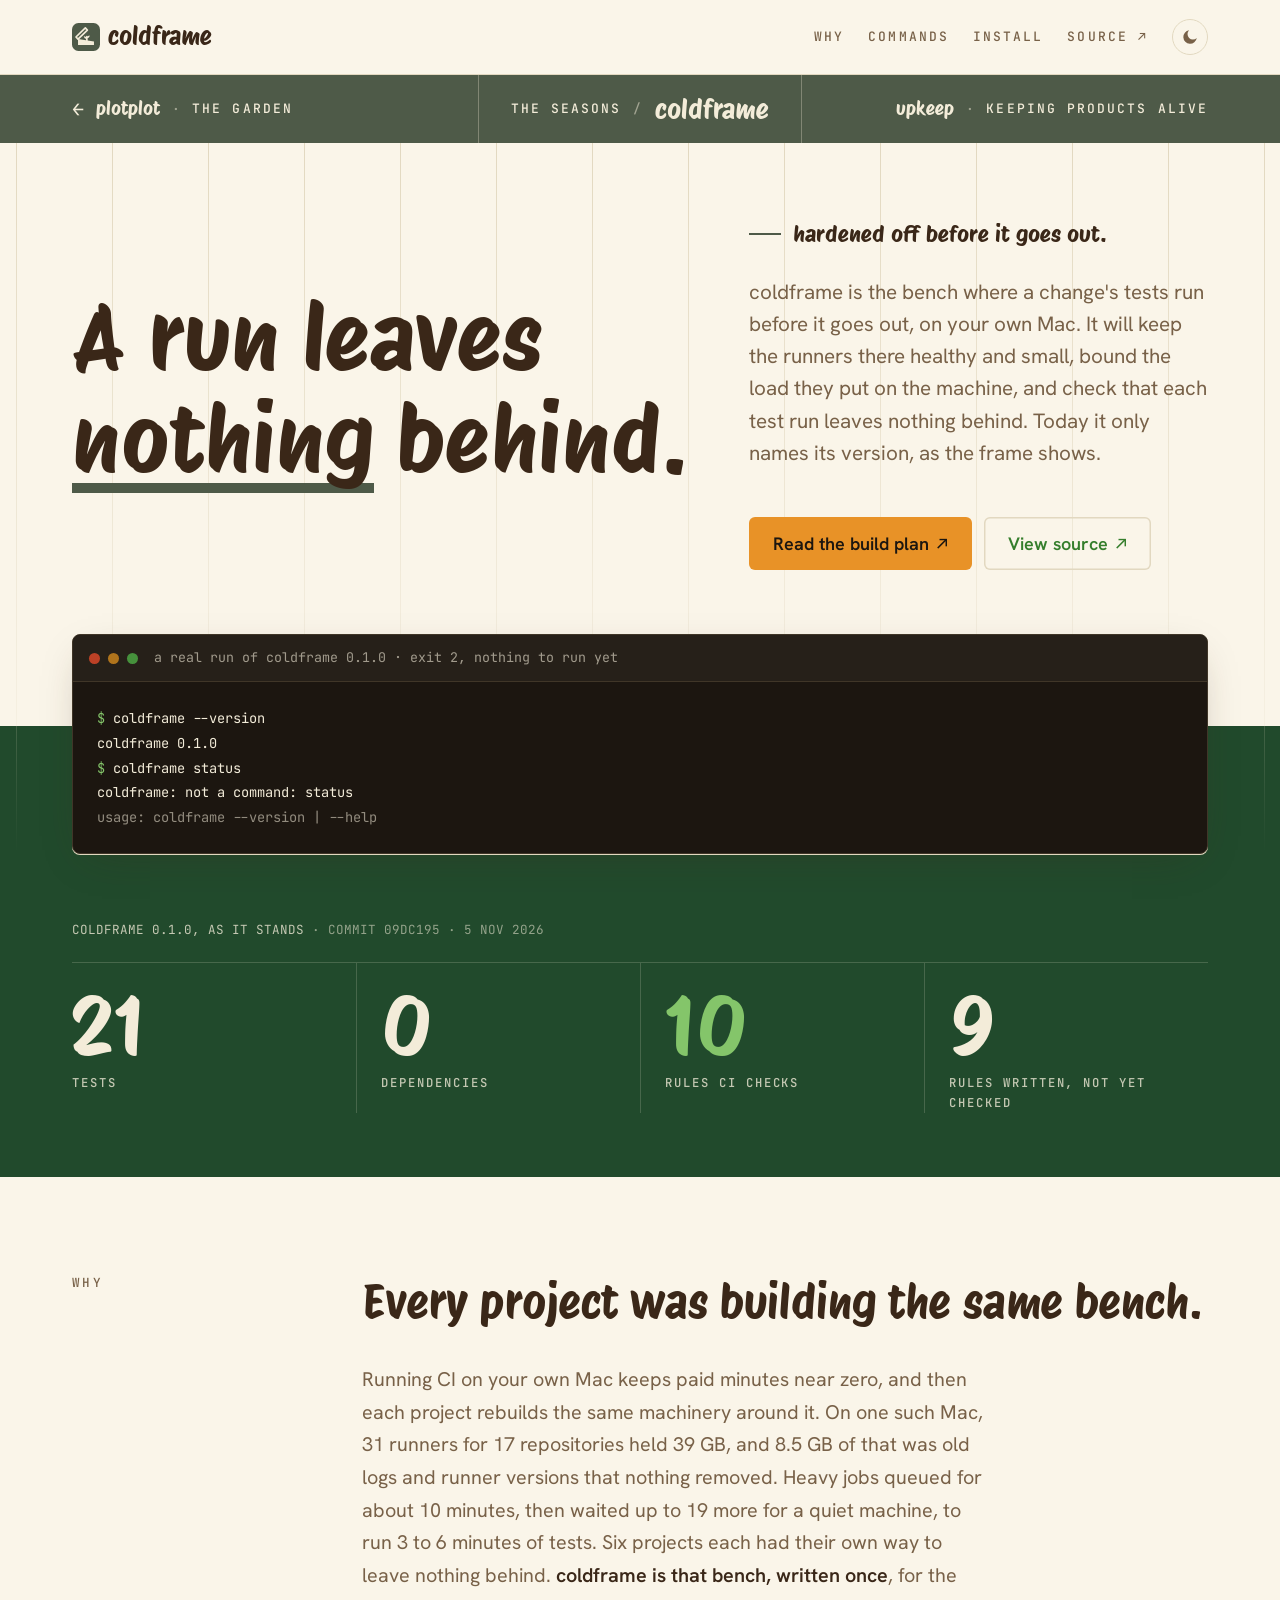
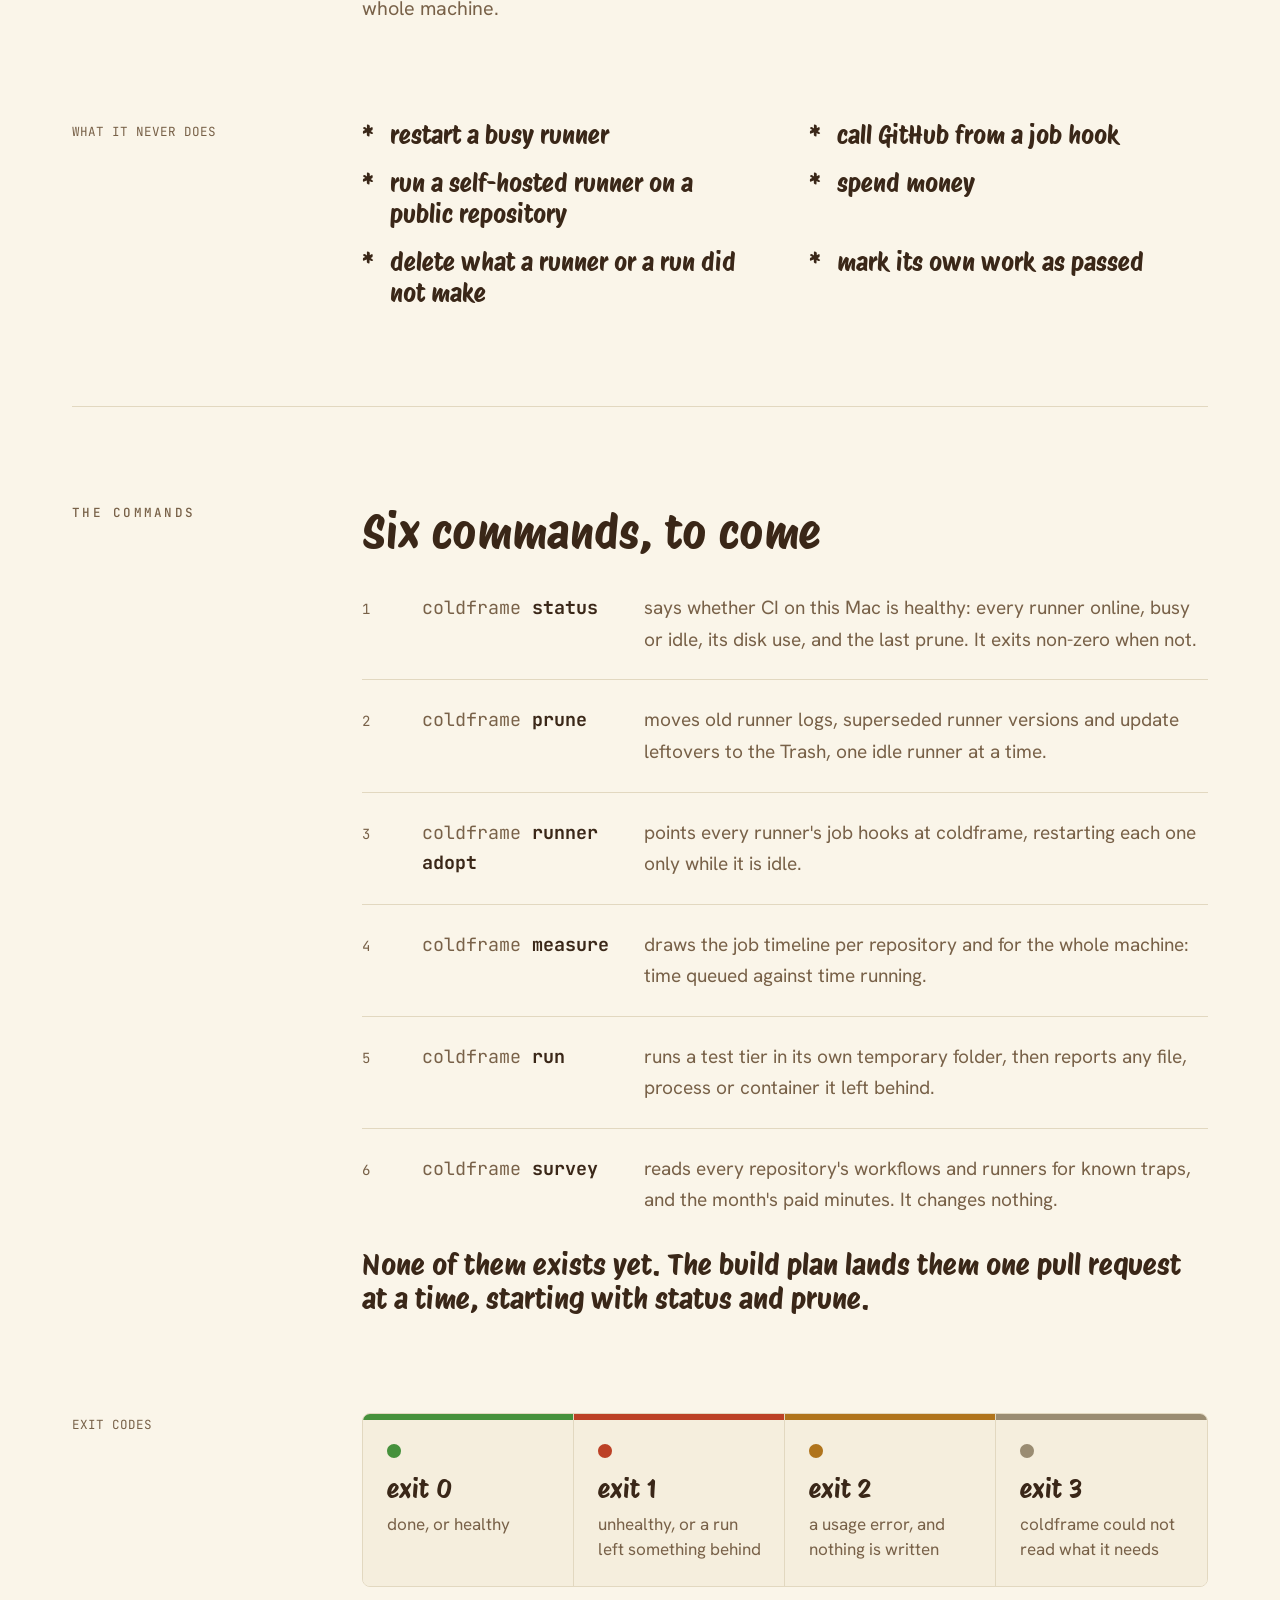
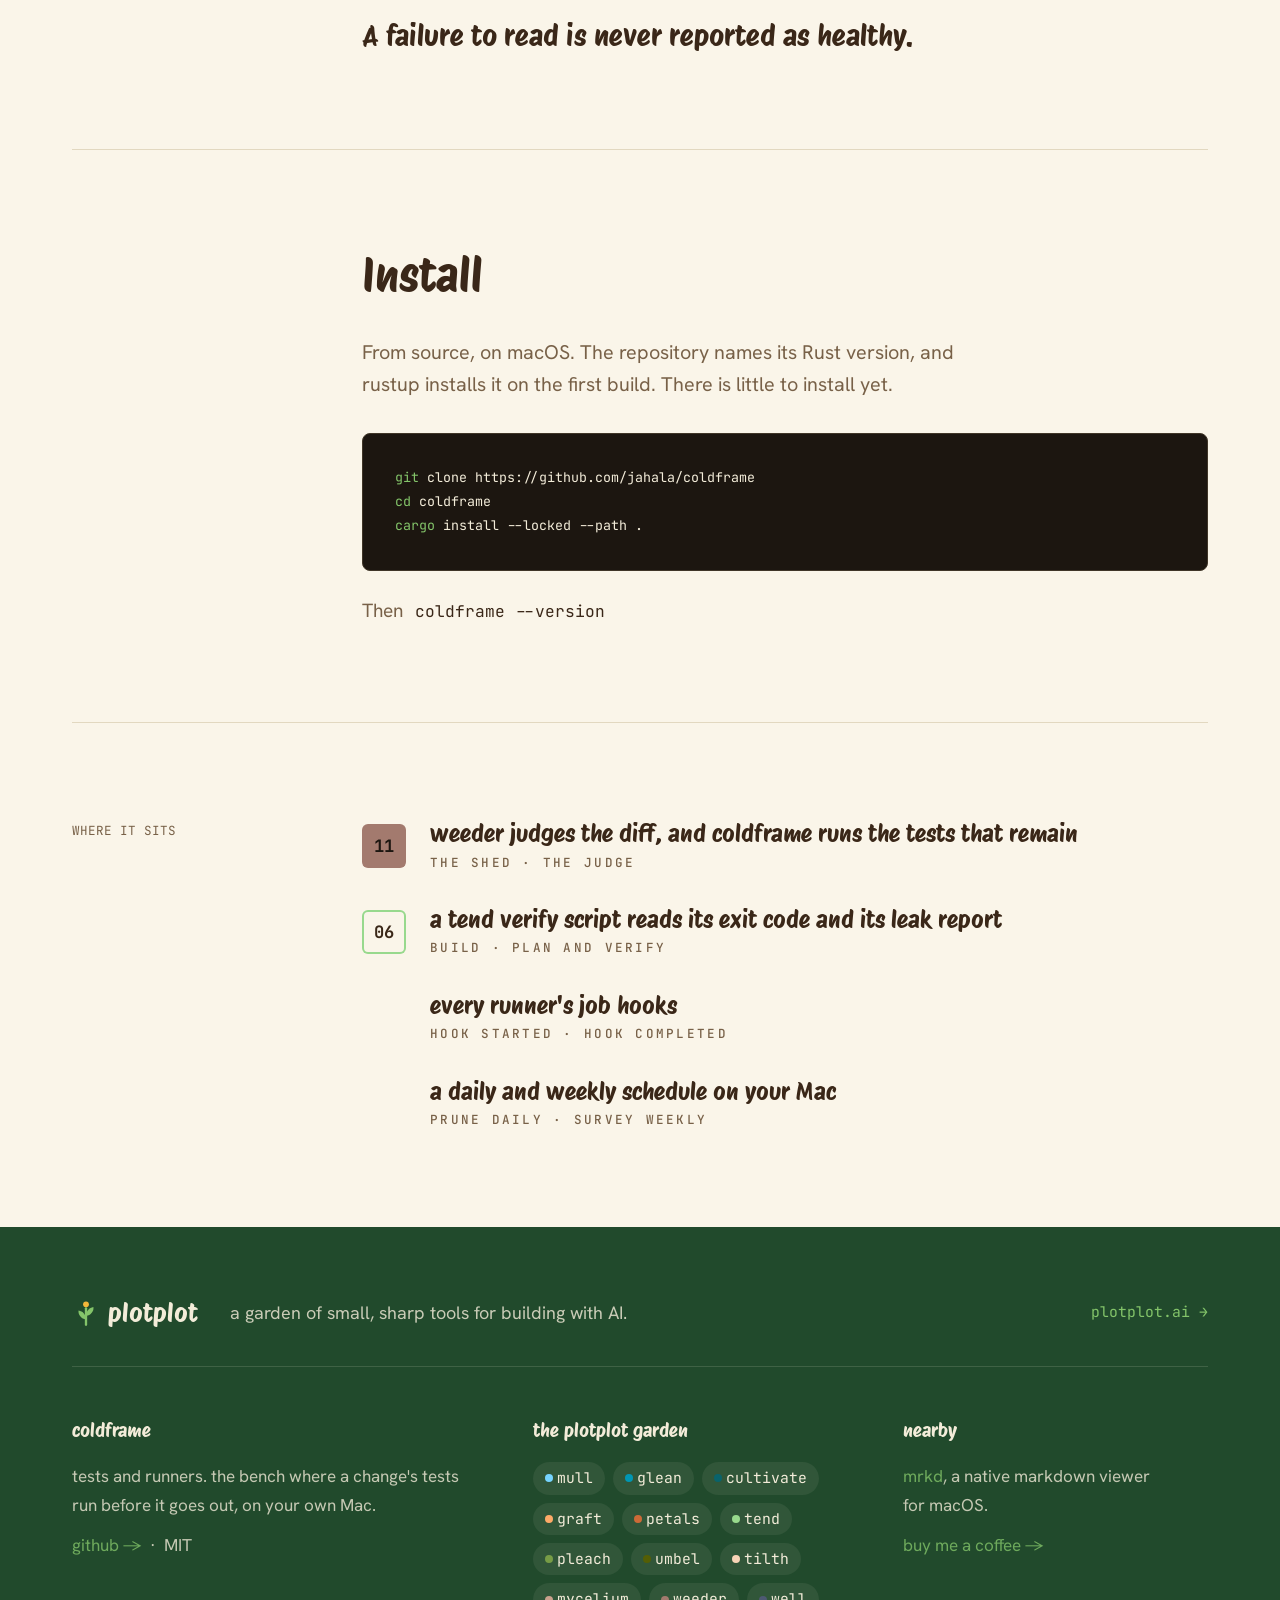
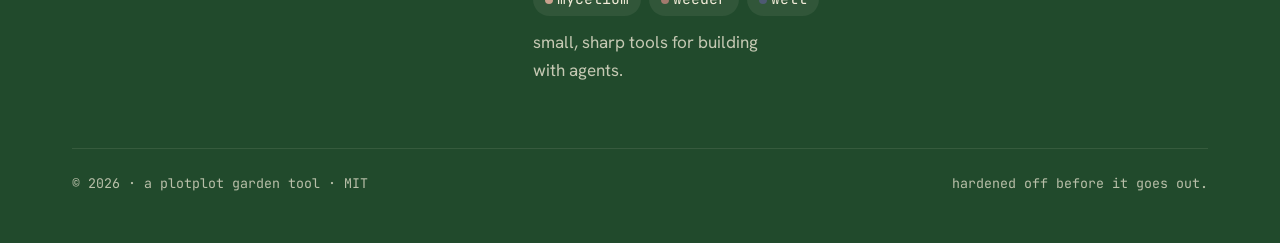
==== index.html @ e4ef0e0e "Make the page plainer, as plotplot-design asked plotplot-design reviewed the page in light and dark " ====
<!doctype html>
<!--
  coldframe's project page. Copied from jahala/plotplot .brand/reference/product.html at v1.10.0;
  only its swap spots differ, plus the live word's bloom underline, as on tend's page.
  tests/page.rs holds the hero run, the proof band, the fonts and the links to the truth;
  petals' check holds the colours and the voice (docs/engineering.md, "The project page").
-->
<html lang="en">
<head>
<meta charset="utf-8">
<meta name="viewport" content="width=device-width, initial-scale=1">
<title>coldframe · tests and runners · a plotplot garden tool</title>
<meta name="description" content="coldframe is the bench where a change's tests run before it goes out, on your own Mac: the runners there, the load they put on it, and test runs that leave nothing behind.">
<link rel="icon" href=".brand/products/coldframe/assets/coldframe-mark.svg"><!-- swap: the bed's own mark -->
<link rel="preconnect" href="https://fonts.googleapis.com">
<link rel="preconnect" href="https://fonts.gstatic.com" crossorigin>
<link href="https://fonts.googleapis.com/css2?family=Protest+Riot&family=Hanken+Grotesk:wght@400..800&family=JetBrains+Mono:wght@400;500;700&display=swap" rel="stylesheet">
<script>(function(){var r=document.documentElement;r.classList.add('js');var s=localStorage.getItem('pp-theme');if(s)r.setAttribute('data-theme',s);else if(window.matchMedia&&matchMedia('(prefers-color-scheme: dark)').matches)r.setAttribute('data-theme','dark');})();</script>
<style>
  /* ── tokens and theme ── */
  :root{
    /* color: shared family palette */
    --pp-primary:#357E2C; --pp-primary-deep:#2C6B2A; --pp-leaf:#4A9E3F; --pp-forest:#214A2C;
    --pp-accent:#E89227; --pp-marigold:#F4B63A; --pp-amber-ink:#A86518;
    --pp-text:#3A2718; --pp-text-soft:#786148;
    --pp-bg:#FAF5E9; --pp-bg-band:#F2EAD6; --pp-bg-artifact:#FCFAF2; --pp-surface:#F5EEDD; --pp-border:#E2D8C0;
    /* semantic */
    --pp-healthy:#46913C; --pp-caution:#B0741C; --pp-error:#BC4126; --pp-info:#3F7186; --pp-muted:#9A8C72;
    /* product blooms */
    --pp-mull:#76D4FF; --pp-glean:#0096B3; --pp-cultivate:#09636B; --pp-graft:#FEAA68; --pp-petals:#CC6A37;
    --pp-tend:#98D98D; --pp-pleach:#779C46; --pp-umbel:#545E05; --pp-tilth:#F7D4B7; --pp-mycelium:#C9A18D; --pp-weeder:#A37A6E; --pp-well:#4D5972; --pp-coldframe:#4E5A48;
    /* soil-night terminal (fixed in both themes) */
    --pp-term-bg:#1C1610; --pp-term-surface:#262019; --pp-term-border:#403628;
    --pp-term-green:#84C56A; --pp-term-sun:#F2A93B; --pp-term-text:#F3ECD9;
    /* type */
    --pp-font-heading:'Protest Riot',Georgia,serif;
    --pp-font-body:'Hanken Grotesk',system-ui,sans-serif;
    --pp-font-code:'JetBrains Mono',monospace;
    /* space */
    --pp-space-4xs:4px; --pp-space-3xs:8px; --pp-space-2xs:12px; --pp-space-xs:16px;
    --pp-space-sm:24px; --pp-space-md:32px; --pp-space-lg:48px; --pp-space-xl:64px;
    --pp-space-2xl:96px; --pp-space-3xl:128px;
    --pp-container-max:1200px; --pp-gutter:32px;
    /* radius */
    --pp-radius-xs:3px; --pp-radius-sm:6px; --pp-radius-md:8px; --pp-radius-lg:10px;
    --pp-radius-xl:12px; --pp-radius-full:999px;
    /* shadow: ink-tinted */
    --pp-shadow-rest:0 1px 0 #E2D8C0, 0 12px 40px -16px rgba(58,39,24,0.35);
    --pp-shadow-lift:0 2px 4px rgba(58,39,24,0.05), 0 14px 32px rgba(58,39,24,0.08);
    /* motion */
    --pp-ease-petal:cubic-bezier(0.22,1,0.36,1);

    /* allotment layer: aliases of palette tokens, no new values */
    --sign-dark:var(--pp-term-bg);
    --sign-light:var(--pp-term-text);

    /* swap: the bed. its bloom, its bloom as a word (the bloom's ink where it has one, else --pp-text with
       a bloom underline on the live word), and the sign ink that reads on the bloom (Product Accents) */
    --bed:var(--pp-coldframe); --bed-word:var(--pp-text); --bed-on:var(--sign-light);
  }
  [data-theme="dark"]{
    --pp-primary:#84C56A; --pp-accent:#F2A93B; --pp-leaf:#9FD08A;
    --pp-text:#F3ECD9; --pp-text-soft:#C9BBA0;
    --pp-bg:#1C1610; --pp-bg-band:#211A12; --pp-surface:#262019; --pp-border:#403628;
    --pp-cultivate:#1E6F77; --pp-umbel:#5F6A18; --pp-well:#58647E; --pp-coldframe:#5A6853;
    --pp-shadow-rest:0 1px 0 #403628, 0 12px 40px -16px rgba(8,6,4,0.6);
    --pp-shadow-lift:0 2px 4px rgba(8,6,4,0.3), 0 14px 32px rgba(8,6,4,0.45);
  }

  /* ── base type (shared with the landing page) ── */
  *{box-sizing:border-box}
  html{font-size:18px;scroll-behavior:smooth}
  body{margin:0;background:var(--pp-bg);color:var(--pp-text);
    font-family:var(--pp-font-body);font-size:1.0625rem;line-height:1.65;
    -webkit-font-smoothing:antialiased;transition:background .4s var(--pp-ease-petal),color .4s var(--pp-ease-petal)}
  .wrap{max-width:var(--pp-container-max);margin:0 auto;padding:0 var(--pp-gutter)}
  .g12{display:grid;grid-template-columns:repeat(12,minmax(0,1fr));column-gap:var(--pp-space-sm)}
  .margin{grid-column:1 / span 3}
  .content{grid-column:4 / -1}
  h1,h2,h4{font-family:var(--pp-font-heading);margin:0;font-weight:520;text-wrap:balance}
  h2{font-size:clamp(2.2rem,3.6vw,3rem);line-height:1.05;letter-spacing:-.015em}
  p{margin:0;text-wrap:pretty}
  a{color:var(--pp-primary);text-decoration:none}
  code{font-family:var(--pp-font-code);color:var(--pp-text)}
  :focus-visible{outline:2px solid var(--pp-primary);outline-offset:3px;border-radius:var(--pp-radius-xs)}
  .label{font-family:var(--pp-font-code);font-size:.7rem;font-weight:500;text-transform:uppercase;
    letter-spacing:.18em;color:var(--pp-text-soft)}
  h2.label{line-height:1.65;padding-top:var(--pp-space-4xs)}
  .lede{font-size:1.15rem;line-height:1.55;color:var(--pp-text-soft)}
  .arrow{font-family:var(--pp-font-code);font-weight:500}
  /* the pictogram sprite's one stroke */
  .glyph{fill:none;stroke:currentColor;stroke-width:1.75;stroke-linecap:round;stroke-linejoin:round}

  /* ── buttons: one coloured, one ghost ── */
  .cta{display:flex;align-items:center;flex-wrap:wrap;gap:var(--pp-space-2xs);margin-top:var(--pp-space-lg)}
  .btn{font-weight:600;font-size:1rem;border-radius:var(--pp-radius-sm);
    padding:var(--pp-space-2xs) var(--pp-space-sm);display:inline-flex;align-items:center;gap:var(--pp-space-3xs);
    transition:transform .18s ease-out,background .18s ease-out,box-shadow .18s ease-out}
  .btn.sun{background:var(--pp-accent);color:var(--pp-term-bg)}
  .btn.sun:hover{transform:translateY(-1px);box-shadow:var(--pp-shadow-lift)}
  .btn.ghost{box-shadow:inset 0 0 0 1.5px var(--pp-border)}
  .btn.ghost:hover{box-shadow:inset 0 0 0 1.5px var(--pp-primary);transform:translateY(-1px)}
  .btn:active{transform:translateY(1px)}

  /* ── header and inchworm ── */
  .site{position:sticky;top:0;z-index:10;background:color-mix(in srgb,var(--pp-bg) 88%,transparent);
    backdrop-filter:blur(8px);border-bottom:1px solid var(--pp-border)}
  .site > .wrap{position:relative;z-index:1;display:flex;align-items:center;justify-content:space-between;
    padding-top:var(--pp-space-xs);padding-bottom:var(--pp-space-xs)}
  .brand{display:inline-flex;align-items:center;gap:var(--pp-space-3xs);color:var(--pp-text)}
  .wordmark{font-family:var(--pp-font-heading);font-weight:600;font-size:1.4rem;letter-spacing:-.01em}
  .wmark{width:28px;height:28px;flex:none}
  .w-tile{fill:var(--bed)}
  .w-ink{stroke:var(--bed-on)}
  .w-ink-fill{fill:var(--bed-on)}
  .nav{display:flex;align-items:center;gap:var(--pp-space-sm)}
  .nav a{font-family:var(--pp-font-code);font-size:.72rem;font-weight:500;text-transform:uppercase;
    letter-spacing:.16em;color:var(--pp-text-soft);transition:color .18s ease-out}
  .nav a:hover{color:var(--pp-primary)}
  .toggle{background:transparent;border:1px solid var(--pp-border);border-radius:var(--pp-radius-full);
    width:36px;height:36px;display:inline-flex;align-items:center;justify-content:center;
    color:var(--pp-text-soft);cursor:pointer;transition:color .18s ease-out,border-color .18s ease-out}
  .toggle:hover{color:var(--pp-primary);border-color:var(--pp-primary)}
  .toggle svg{width:18px;height:18px}
  /* inchworm: walks the header's bottom line (ground = container y 40); body and head from the family green */
  .inchworm{position:absolute;left:0;right:0;bottom:-4px;height:44px;overflow:hidden;pointer-events:none;z-index:0}
  .inchworm svg{position:absolute;inset:0;width:100%;height:100%;overflow:visible}
  .iw-body{stroke:var(--pp-primary);stroke-width:5;stroke-linecap:round;stroke-linejoin:round}
  .iw-rings{stroke:var(--pp-forest);stroke-width:5;stroke-dasharray:1 3.5;opacity:.35}
  .iw-head{fill:var(--pp-primary)}
  .iw-eye{fill:var(--pp-bg)}

  /* ── direction sign: back to the garden, this bed, the next bed ── */
  .waysign{background:var(--bed);color:var(--bed-on)}
  .waysign .wrap{display:grid;grid-template-columns:1fr auto 1fr;align-items:stretch}
  .waysign :focus-visible{outline-color:var(--bed-on)}
  .way{display:flex;align-items:center;gap:var(--pp-space-2xs);padding:var(--pp-space-2xs) 0;
    font-family:var(--pp-font-code);font-size:.72rem;font-weight:500;letter-spacing:.16em;text-transform:uppercase;color:var(--bed-on)}
  a.way{transition:gap .2s ease-out}
  a.way:hover{gap:var(--pp-space-xs)}
  .way .big{font-size:1.1rem;letter-spacing:0}
  .way.here{padding:var(--pp-space-2xs) var(--pp-space-md);border-left:1px solid color-mix(in srgb,var(--bed-on) 30%,transparent);border-right:1px solid color-mix(in srgb,var(--bed-on) 30%,transparent)}
  .way.next{justify-content:flex-end}
  .way .sep{opacity:.5}
  .w-plate{height:30px;min-width:30px;border-radius:var(--pp-radius-sm);border:1.5px solid var(--bed-on);display:inline-flex;align-items:center;justify-content:center;font-weight:700;letter-spacing:0;padding:0 var(--pp-space-4xs)}
  .pn{font-family:var(--pp-font-heading);font-weight:600;font-size:1.05rem;letter-spacing:0;text-transform:none}
  .big-pn{font-size:1.5rem;font-style:italic;font-variation-settings:"SOFT" 100,"WONK" 1}

  /* ── hero: title beside the pitch, then the product frame ── */
  .hero{position:relative;z-index:2}
  .hero .wrap{position:relative}
  /* guide lines: one even 96px rhythm across the full width, centred, fading from the top down to nothing */
  .hero::before{content:"";position:absolute;inset:0;z-index:0;pointer-events:none;
    background-image:linear-gradient(to right,var(--pp-border) 0 1px,transparent 1px);
    background-size:96px 100%;background-position:center top;background-repeat:repeat-x;
    -webkit-mask-image:linear-gradient(to bottom,var(--pp-text),transparent);
    mask-image:linear-gradient(to bottom,var(--pp-text),transparent)}
  .hero-grid{position:relative;z-index:1;padding-top:var(--pp-space-xl);padding-bottom:0;row-gap:var(--pp-space-xl);align-items:start}
  .hero-title{grid-column:1 / span 7;align-self:center}
  .hero h1{font-size:clamp(3.4rem,7.2vw,6.4rem);line-height:.95;font-weight:640;letter-spacing:-.02em;
    font-variation-settings:"SOFT" 20}
  .hero h1 em{font-weight:560;color:var(--bed-word);text-decoration:underline;text-decoration-color:var(--bed);text-decoration-thickness:.11em;text-underline-offset:.12em;text-decoration-skip-ink:none;font-variation-settings:"SOFT" 100,"WONK" 1}
  .hero-copy{grid-column:8 / span 5;align-self:start;padding-top:var(--pp-space-3xs)}
  .sig{font-family:var(--pp-font-heading);font-style:italic;font-size:1.25rem;margin-bottom:var(--pp-space-sm);
    display:flex;align-items:center;gap:var(--pp-space-2xs)}
  .sig::before{content:"";width:32px;height:2px;background:var(--bed);flex:none}
  /* the terminal: soil-night, fixed in both themes */
  .hero-term{grid-column:1 / -1}
  .term{background:var(--pp-term-bg);border:1px solid var(--pp-term-border);border-radius:var(--pp-radius-md);overflow:hidden}
  .hero-term .term{color:var(--pp-term-text);box-shadow:var(--pp-shadow-rest);font-family:var(--pp-font-code)}
  .term-bar{display:flex;align-items:center;gap:var(--pp-space-3xs);
    padding:var(--pp-space-2xs) var(--pp-space-xs);background:var(--pp-term-surface);border-bottom:1px solid var(--pp-term-border)}
  .tdot{width:11px;height:11px;border-radius:var(--pp-radius-full)}
  .tdot.e{background:var(--pp-error)}
  .tdot.c{background:var(--pp-caution)}
  .tdot.k{background:var(--pp-healthy)}
  .term-title{margin-left:var(--pp-space-3xs);font-size:.74rem;opacity:.6}
  .term pre{margin:0;padding:var(--pp-space-md);font-family:var(--pp-font-code);font-size:.74rem;line-height:1.8;
    white-space:pre-wrap;color:var(--pp-term-text);overflow-x:auto}
  .hero-term pre{padding:var(--pp-space-sm);font-size:.76rem}
  .t-prompt{color:var(--pp-term-green)}
  .t-path{color:var(--pp-term-sun)}
  .t-dim{opacity:.55}
  .t-err{color:var(--pp-term-text);background:var(--pp-error);padding:0 var(--pp-space-4xs);border-radius:var(--pp-radius-xs);font-weight:700}
  .t-rule{color:var(--pp-term-sun);font-weight:700}
  .caption{display:flex;align-items:center;gap:var(--pp-space-3xs);margin-top:var(--pp-space-2xs);
    font-family:var(--pp-font-code);font-size:.74rem;letter-spacing:.06em;color:var(--pp-text-soft)}
  .caption b{color:var(--pp-text)}
  .ldot{width:10px;height:10px;border-radius:var(--pp-radius-full);flex:none}
  .ldot.err{background:var(--pp-error)}

  /* ── sections: label in the margin, content on the right ── */
  .sec{padding-top:var(--pp-space-2xl);padding-bottom:var(--pp-space-2xl);border-top:1px solid var(--pp-border);row-gap:var(--pp-space-md)}
  .sec.tight{border-top:0;padding-top:0}
  .content > h2{margin-bottom:var(--pp-space-md)}
  .body{font-size:1.1rem;color:var(--pp-text-soft);max-width:58ch}
  .body strong{color:var(--pp-text);font-weight:600}
  /* status dots: umbrella colours, never bramble */
  .dot{width:9px;height:9px;border-radius:var(--pp-radius-full);flex:none;display:inline-block}
  .dot.ok{background:var(--pp-healthy)}
  .dot.err{background:var(--pp-error)}
  .dot.cau{background:var(--pp-caution)}

  /* what it refuses */
  .refuses{list-style:none;margin:0;padding:0;display:grid;grid-template-columns:repeat(2,minmax(0,1fr));gap:var(--pp-space-xs) var(--pp-space-lg)}
  .refuses li{font-family:var(--pp-font-heading);font-size:1.4rem;line-height:1.25}
  .refuses li{position:relative;padding-left:1.1em}
  .refuses li::before{content:"*";position:absolute;left:0;top:.08em;font-family:var(--pp-font-heading);color:var(--bed-word)}

  /* faces */
  .faces{list-style:none;margin:0;padding:0}
  .face{display:grid;grid-template-columns:2rem minmax(0,11rem) minmax(0,1fr);column-gap:var(--pp-space-sm);align-items:baseline;
    padding-top:var(--pp-space-sm);padding-bottom:var(--pp-space-sm);border-bottom:1px solid var(--pp-border)}
  .face:first-child{padding-top:0}
  .face:last-child{border-bottom:0;padding-bottom:0}
  .face .n{font-family:var(--pp-font-code);font-size:.78rem;color:var(--pp-text-soft)}
  .face .cmd{font-family:var(--pp-font-code);font-weight:700;font-size:1.02rem}
  .face .cmd span{font-weight:400;color:var(--pp-text-soft)}
  .face .what{color:var(--pp-text-soft);max-width:52ch}

  /* proof band: forest under the frame's lower edge, the map's own numbers as sign numerals */
  .proofband{position:relative;z-index:1;background:var(--pp-forest);color:var(--pp-term-text);
    margin-top:calc(-1 * var(--pp-space-3xl));padding-top:calc(var(--pp-space-3xl) + var(--pp-space-xl));padding-bottom:var(--pp-space-xl)}
  .proofband .label{color:var(--pp-term-text);opacity:.78}
  .pb-at{opacity:.7}
  .figures{display:grid;grid-template-columns:repeat(4,minmax(0,1fr));margin:var(--pp-space-sm) 0 0;border-top:1px solid rgba(243,236,217,.18)}
  .figures div{display:flex;flex-direction:column-reverse;justify-content:flex-end;gap:var(--pp-space-3xs);
    padding:var(--pp-space-sm) var(--pp-space-sm) 0;border-left:1px solid rgba(243,236,217,.18)}
  .figures div:first-child{border-left:0;padding-left:0}
  .figures dd{margin:0;font-family:var(--pp-font-heading);font-weight:600;font-size:clamp(3rem,6.4vw,5.4rem);line-height:.95;
    letter-spacing:-.02em;font-variant-numeric:lining-nums tabular-nums}
  .figures div:nth-child(3) dd{color:var(--pp-term-green)}
  .figures dt{font-family:var(--pp-font-code);font-size:.68rem;font-weight:500;text-transform:uppercase;letter-spacing:.16em;opacity:.78}

  .sec.first{border-top:0}

  /* signs: a row of tiles, hairline seams */
  .signs{list-style:none;margin:0;padding:0;display:grid;grid-template-columns:repeat(4,minmax(0,1fr));
    border:1px solid var(--pp-border);border-radius:var(--pp-radius-md);overflow:hidden}
  .signs li{background:var(--pp-surface);outline:1px solid var(--pp-border);padding:var(--pp-space-sm);display:flex;flex-direction:column;gap:var(--pp-space-3xs)}
  .signs b{font-family:var(--pp-font-heading);font-weight:560;font-size:1.45rem;line-height:1.15}
  .signs li > span:last-child{color:var(--pp-text-soft);font-size:.95rem;line-height:1.45}
  .sg-n{display:inline-flex;align-items:center;justify-content:center;width:30px;height:30px;border-radius:var(--pp-radius-sm);
    background:var(--bed);color:var(--bed-on);font-family:var(--pp-font-code);font-weight:700;font-size:.82rem;margin-bottom:var(--pp-space-3xs)}
  .signs.three{grid-template-columns:repeat(3,minmax(0,1fr))}
  .states li{border-top:6px solid var(--st)}
  .st-dot{width:14px;height:14px;border-radius:var(--pp-radius-full);background:var(--st);margin-bottom:var(--pp-space-3xs)}
  .st-done{--st:var(--pp-healthy)} .st-fail{--st:var(--pp-error)} .st-needs{--st:var(--pp-caution)} .st-open{--st:var(--pp-muted)}

  .after{margin-top:var(--pp-space-md);font-family:var(--pp-font-heading);font-style:italic;font-size:1.6rem;line-height:1.2}

  /* allowances */
  .allow-list{list-style:none;margin:var(--pp-space-sm) 0 0;padding:0;display:grid;row-gap:var(--pp-space-3xs)}
  .allow-list li{display:grid;grid-template-columns:minmax(0,17rem) minmax(0,1fr);column-gap:var(--pp-space-sm);align-items:baseline}
  .allow-list code{font-size:.84rem}
  .allow-list span{font-size:.95rem;color:var(--pp-text-soft)}

  /* install */
  .install .term{margin-top:var(--pp-space-md)}
  .then{display:flex;flex-wrap:wrap;align-items:baseline;gap:var(--pp-space-2xs);margin-top:var(--pp-space-sm);color:var(--pp-text-soft)}
  .then code{font-size:.9rem}

  /* where it sits: entries in the index style */
  .sits{list-style:none;margin:0;padding:0;display:grid;row-gap:var(--pp-space-md)}
  .sit{display:grid;grid-template-columns:44px minmax(0,1fr);column-gap:var(--pp-space-sm);align-items:center;color:var(--pp-text)}
  .plate{width:44px;height:44px;border-radius:var(--pp-radius-sm);background:var(--bloom);
    display:flex;align-items:center;justify-content:center;font-family:var(--pp-font-code);font-weight:700;font-size:.95rem;color:var(--on)}
  .plate.soon{background:transparent;box-shadow:inset 0 0 0 2px var(--bloom);color:var(--pp-text)}
  .sit b{display:block;font-family:var(--pp-font-heading);font-weight:520;font-size:1.35rem;line-height:1.2;transition:color .18s ease-out}
  a.sit:hover b{color:var(--pp-primary)}
  .sit .label{display:block;margin-top:var(--pp-space-4xs)}

  /* ── footer: the garden footer, the family's shared surface (components.md) ── */
  .gf{background:var(--pp-forest);color:var(--pp-term-text)}
  .gf-wrap{max-width:var(--pp-container-max);margin:0 auto;padding:var(--pp-space-xl) var(--pp-gutter) var(--pp-space-lg)}
  .gf a{color:var(--pp-term-green)}
  .gf a:hover{color:var(--pp-term-text)}
  .gf h4{font-size:1.05rem;margin:0 0 var(--pp-space-xs)}
  .gf .wordmark{color:var(--pp-term-text)}
  .gf .mark{width:28px;height:28px;flex:none}
  .gf .m-stem{fill:none;stroke:var(--pp-term-green);stroke-width:2;stroke-linecap:round}
  .gf .m-leaf{fill:var(--pp-term-green)}
  .gf .m-bloom{fill:var(--pp-marigold)}
  .gf-plot{display:flex;flex-wrap:wrap;align-items:center;gap:var(--pp-space-2xs) var(--pp-space-md);
    padding-bottom:var(--pp-space-md);margin-bottom:var(--pp-space-lg);
    border-bottom:1px solid rgba(243,236,217,.14)}
  .gf-plotbrand{display:inline-flex;align-items:center;gap:var(--pp-space-3xs)}
  .gf-plotbrand .wordmark{font-size:1.45rem}
  .gf-plotline{flex:1;min-width:18ch;opacity:.8;font-size:1rem}
  .gf-plotlink{font-family:var(--pp-font-code);font-size:.82rem;white-space:nowrap}
  .gf-grid{display:grid;grid-template-columns:1.3fr 1fr 1fr;gap:var(--pp-space-xl)}
  .gf-soft{margin-top:var(--pp-space-2xs);opacity:.78;font-size:.95rem;max-width:42ch}
  .gf-garden{display:flex;flex-wrap:wrap;gap:var(--pp-space-3xs)}
  .gf-garden a,.gf-garden > span{display:inline-flex;align-items:center;gap:var(--pp-space-4xs);
    font-family:var(--pp-font-code);font-size:.82rem;color:var(--pp-term-text);
    padding:var(--pp-space-4xs) var(--pp-space-2xs);
    border-radius:var(--pp-radius-full);background:rgba(243,236,217,.07)}
  .gf-garden a:hover{background:rgba(243,236,217,.14)}
  .gf-garden a.is-current{background:color-mix(in srgb,var(--bloom) 18%,transparent)}
  .gf-dot{width:8px;height:8px;border-radius:var(--pp-radius-full);background:var(--bloom);flex:none}
  .gf-bottom{margin-top:var(--pp-space-xl);padding-top:var(--pp-space-sm);
    border-top:1px solid rgba(243,236,217,.14);display:flex;flex-wrap:wrap;
    gap:var(--pp-space-3xs);justify-content:space-between;
    font-family:var(--pp-font-code);font-size:.74rem;opacity:.72}
  .gf :focus-visible{outline-color:var(--pp-term-green)}

  /* ── motion: progressive enhancement, gated on .js ── */
  .js .rise{opacity:0;transform:translateY(20px);transition:opacity .9s var(--pp-ease-petal),transform .9s var(--pp-ease-petal)}
  .js .hero .rise{transform:translateY(30px);transition:opacity .8s var(--pp-ease-petal),transform .8s var(--pp-ease-petal)}
  .js .rise.in{opacity:1;transform:none}
  /* this bed blooms in on the map */
  @keyframes bloom{from{opacity:0;transform:scale(.6) rotate(-14deg)}to{opacity:1;transform:none}}
  @media (prefers-reduced-motion: reduce){
    html{scroll-behavior:auto}
    .js .rise{opacity:1!important;transform:none!important;transition:none!important}
      .inchworm{display:none}
  }

  /* ── breakpoints: the brand's two ── */
  @media (max-width:880px){
    html{font-size:17px}
    .margin,.content,.hero-title,.hero-copy,.hero-term{grid-column:1 / -1}
    .waysign .wrap{grid-template-columns:1fr 1fr}
    .way.here{grid-column:1 / -1;grid-row:1;padding-left:0;padding-right:0;
      border:0;border-bottom:1px solid color-mix(in srgb,var(--bed-on) 30%,transparent)}
    .sec{row-gap:var(--pp-space-sm)}
    .figures{grid-template-columns:repeat(2,minmax(0,1fr))}
    .figures div:nth-child(3){border-left:0;padding-left:0}
    .signs,.signs.three{grid-template-columns:1fr}
    .gf-grid{grid-template-columns:1fr;gap:var(--pp-space-lg)}
  }
  @media (max-width:520px){
    html{font-size:16px}
    .wrap,.gf-wrap{padding-left:var(--pp-space-xs);padding-right:var(--pp-space-xs)}
    .nav{gap:var(--pp-space-xs)}
    .nav .lbl,.way .sub{display:none}
    .way{letter-spacing:.1em}
      .term pre{padding:var(--pp-space-xs);font-size:.64rem;overflow-wrap:anywhere}
    .hero-term pre{font-size:.7rem}
    .refuses{grid-template-columns:1fr}
    .refuses li{font-size:1.25rem}
    .face{grid-template-columns:1.5rem minmax(0,1fr);row-gap:var(--pp-space-4xs)}
    .face .what{grid-column:2}
    .allow-list li{grid-template-columns:1fr}
  }
  /* Protest Riot has one weight and no italic, so every heading-face element uses it as drawn, never faked */
  html{font-synthesis:none}
  .hero h1,
  .big-pn,
  .figures dd,
  .hero h1 em,
  .lf-step,
  .pains b,
  .pn,
  .sig,
  .signs b,
  .sit b,
  .wordmark,
  h1,
  h2,
  h4{font-weight:400!important;font-style:normal!important;font-variation-settings:normal!important;letter-spacing:0!important}
  /* the script's loops need room between lines */
  .hero h1{line-height:1.1!important}
  h2{line-height:1.25!important}
</style>
</head>
<body id="top">

<!-- pictogram sprite: same stroke and grid as the landing page -->
<svg width="0" height="0" style="position:absolute" aria-hidden="true" focusable="false">
  <symbol id="g-no" viewBox="0 0 24 24"><g class="glyph"><circle cx="12" cy="12" r="8.5"/><path d="M6 6l12 12"/></g></symbol>
  <symbol id="g-map" viewBox="0 0 24 24"><g class="glyph"><path d="M3 6.5 9 4.5l6 2 6-2v13l-6 2-6-2-6 2z"/><path d="M9 4.5v13M15 6.5v13"/></g></symbol>
  <symbol id="g-gate" viewBox="0 0 24 24"><g class="glyph"><path d="M4 3v18M20 3v18M4 7.5h16M4 16.5h16M4 16.5 20 7.5"/></g></symbol>
  <symbol id="g-commit" viewBox="0 0 24 24"><g class="glyph"><circle cx="12" cy="12" r="3.5"/><path d="M2.5 12h6M15.5 12h6"/></g></symbol>
  <symbol id="g-pr" viewBox="0 0 24 24"><g class="glyph"><circle cx="6" cy="5" r="2.2"/><circle cx="6" cy="19" r="2.2"/><circle cx="18" cy="19" r="2.2"/><path d="M6 7.2v9.6M18 16.8V10a3 3 0 0 0-3-3h-4"/><path d="M13 4.5 10.5 7l2.5 2.5"/></g></symbol>
</svg>

<!-- swap: the bed's mark and wordmark in .brand, and its own section links in .nav -->
<!-- swap: the bed's tiled mark and wordmark in .brand, and its own section links in .nav -->
<header class="site">
  <div class="wrap">
    <a class="brand" href="#top" aria-label="coldframe home">
      <svg class="wmark" viewBox="0 0 24 24" aria-hidden="true">
        <rect class="w-tile" width="24" height="24" rx="5.5"/>
        <g transform="translate(3.36 3.36) scale(0.72)" fill="none" stroke-linecap="round" stroke-linejoin="round">
          <path class="w-ink-fill" d="M2.5 21.5 H21.5 V17.5 L2.5 14.5 Z"/>
          <path class="w-ink" stroke-width="2" d="M0.07 11.98 L11.22 1.22 L13.65 3.73 L2.50 14.50 Z"/>
          <path class="w-ink" stroke-width="2" d="M13 16.2 V11.6"/>
          <path class="w-ink-fill" d="M13 14.2 C11 14.2 9.6 13 9.5 11.1 C11.5 11.2 13 12.4 13 14.2 Z"/>
          <path class="w-ink-fill" d="M13 13.2 C15 13.2 16.4 12 16.5 10.1 C14.5 10.2 13 11.4 13 13.2 Z"/>
        </g>
      </svg>
      <span class="wordmark">coldframe</span>
    </a>
    <nav class="nav" aria-label="page">
      <a href="#why" class="lbl">why</a>
      <a href="#how" class="lbl">commands</a>
      <a href="#install" class="lbl">install</a>
      <a href="https://github.com/jahala/coldframe">source ↗</a>
      <button class="toggle" id="theme" type="button" aria-label="Toggle soil-night">
        <svg viewBox="0 0 24 24" aria-hidden="true"><path fill="currentColor" d="M21 13.2A9 9 0 1 1 10.8 3 7 7 0 0 0 21 13.2z"/></svg>
      </button>
    </nav>
  </div>
  <!-- inchworm: a looper walking the header line. static worm without JS; hidden under reduced motion -->
  <div class="inchworm" aria-hidden="true">
    <svg fill="none">
      <path class="iw-body" d="M22 37.5 C23.5 16, 42.5 16, 44 37.5"/>
      <path class="iw-rings" d="M22 37.5 C23.5 16, 42.5 16, 44 37.5"/>
      <circle class="iw-head" cx="45.5" cy="36" r="3.4"/>
      <circle class="iw-eye" cx="46.8" cy="35" r="1"/>
    </svg>
  </div>
</header>

<!-- swap: the direction sign. back to the garden, this bed (row letter and name, plot number, name), the next bed along the plan -->
<!-- swap: the direction sign. back to the garden; this bed (its row or group, plot number, name); the next bed along the plan -->
<nav class="waysign" aria-label="where coldframe sits in the garden">
  <div class="wrap">
    <a class="way back" href="https://plotplot.ai"><span class="big" aria-hidden="true">←</span><b class="pn">plotplot</b> <span class="sub"><span class="sep">·</span> the garden</span></a>
    <span class="way here" aria-current="page">the seasons <span class="sep">/</span> <b class="pn big-pn">coldframe</b></span>
    <span class="way next"><b class="pn">upkeep</b> <span class="sub"><span class="sep">·</span> keeping products alive</span></span>
  </div>
</nav>

<main>
  <!-- swap: the hero. the title (one live word in <em>), the signature line, the lede (its first sentence says what the bed is), the two actions, and the product frame: a terminal of a real run here; a browser view where the product is a page -->
  <section class="hero" aria-labelledby="hero-title">
    <div class="wrap">
      <div class="hero-grid g12">
        <div class="hero-title rise">
          <h1 id="hero-title">A run leaves <em>nothing</em> behind.</h1>
        </div>

        <div class="hero-copy rise">
          <p class="sig">hardened off before it goes out.</p>
          <p class="lede">coldframe is the bench where a change's tests run before it goes out, on your own Mac. It will keep the runners there healthy and small, bound the load they put on the machine, and check that each test run leaves nothing behind. Today it only names its version, as the frame shows.</p>
          <div class="cta">
            <a class="btn sun" href="https://github.com/jahala/coldframe/blob/master/docs/build-plan.md">Read the build plan <span class="arrow" aria-hidden="true">↗</span></a>
            <a class="btn ghost" href="https://github.com/jahala/coldframe">View source <span class="arrow" aria-hidden="true">↗</span></a>
          </div>
        </div>

        <figure class="hero-term rise" style="margin:0">
          <div class="term">
            <div class="term-bar"><span class="tdot e"></span><span class="tdot c"></span><span class="tdot k"></span><span class="term-title">a real run of coldframe 0.1.0 · exit 2, nothing to run yet</span></div>
<pre class="term-body"><span class="t-prompt">$</span> coldframe --version
coldframe 0.1.0
<span class="t-prompt">$</span> coldframe status
coldframe: not a command: status
<span class="t-dim">usage: coldframe --version | --help</span>
</pre>
          </div>
        </figure>
      </div>
    </div>
  </section>

  <!-- swap: from here to the footer, the bed's own sections, in the index's grammar: a label in the margin, content on the right -->
  <!-- swap: the proof band. four numbers counted from the bed's repository, and the version, commit and date they were counted at -->
  <section class="proofband" aria-labelledby="proof-title">
    <div class="wrap">
      <h2 class="label" id="proof-title">coldframe 0.1.0, as it stands <span class="pb-at">· commit 09dc195 · 5 nov 2026</span></h2>
      <dl class="figures">
        <div><dt>tests</dt><dd>21</dd></div>
        <div><dt>dependencies</dt><dd>0</dd></div>
        <div><dt>rules CI checks</dt><dd>10</dd></div>
        <div><dt>rules written, not yet checked</dt><dd>9</dd></div>
      </dl>
    </div>
  </section>

  <!-- swap: from here to the footer, the bed's own sections, in the index's grammar: a label in the margin, content on the right. Lists take the asterisk (.refuses); states and limits take sign tiles (.signs) -->
  <section class="wrap" id="why" aria-labelledby="why-title"><div class="sec first g12">
    <p class="label margin">why</p>
    <div class="content rise">
      <h2 id="why-title">Every project was building the same bench.</h2>
      <p class="body">Running CI on your own Mac keeps paid minutes near zero, and then each project rebuilds the same machinery around it. On one such Mac, 31 runners for 17 repositories held 39 GB, and 8.5 GB of that was old logs and runner versions that nothing removed. Heavy jobs queued for about 10 minutes, then waited up to 19 more for a quiet machine, to run 3 to 6 minutes of tests. Six projects each had their own way to leave nothing behind. <strong>coldframe is that bench, written once</strong>, for the whole machine.</p>
    </div>
  </div></section>

  <section class="wrap" aria-labelledby="never-title"><div class="sec tight g12">
    <h2 class="label margin" id="never-title">what it never does</h2>
    <ul class="refuses content rise">
      <li>restart a busy runner</li>
      <li>call GitHub from a job hook</li>
      <li>run a self-hosted runner on a public repository</li>
      <li>spend money</li>
      <li>delete what a runner or a run did not make</li>
      <li>mark its own work as passed</li>
    </ul>
  </div></section>

  <section class="wrap" id="how" aria-labelledby="how-title"><div class="sec g12">
    <p class="label margin">the commands</p>
    <div class="content rise">
      <h2 id="how-title">Six commands, to come</h2>
      <ol class="faces">
        <li class="face"><span class="n" aria-hidden="true">1</span><p class="cmd"><span>coldframe</span> status</p><p class="what">says whether CI on this Mac is healthy: every runner online, busy or idle, its disk use, and the last prune. It exits non-zero when not.</p></li>
        <li class="face"><span class="n" aria-hidden="true">2</span><p class="cmd"><span>coldframe</span> prune</p><p class="what">moves old runner logs, superseded runner versions and update leftovers to the Trash, one idle runner at a time.</p></li>
        <li class="face"><span class="n" aria-hidden="true">3</span><p class="cmd"><span>coldframe</span> runner adopt</p><p class="what">points every runner's job hooks at coldframe, restarting each one only while it is idle.</p></li>
        <li class="face"><span class="n" aria-hidden="true">4</span><p class="cmd"><span>coldframe</span> measure</p><p class="what">draws the job timeline per repository and for the whole machine: time queued against time running.</p></li>
        <li class="face"><span class="n" aria-hidden="true">5</span><p class="cmd"><span>coldframe</span> run</p><p class="what">runs a test tier in its own temporary folder, then reports any file, process or container it left behind.</p></li>
        <li class="face"><span class="n" aria-hidden="true">6</span><p class="cmd"><span>coldframe</span> survey</p><p class="what">reads every repository's workflows and runners for known traps, and the month's paid minutes. It changes nothing.</p></li>
      </ol>
      <p class="after">None of them exists yet. The build plan lands them one pull request at a time, starting with status and prune.</p>
    </div>
  </div></section>

  <section class="wrap" aria-labelledby="exit-title"><div class="sec tight g12">
    <h2 class="label margin" id="exit-title">exit codes</h2>
    <div class="content rise">
      <ul class="signs states">
        <li class="st-done"><span class="st-dot" aria-hidden="true"></span><b>exit 0</b><span>done, or healthy</span></li>
        <li class="st-fail"><span class="st-dot" aria-hidden="true"></span><b>exit 1</b><span>unhealthy, or a run left something behind</span></li>
        <li class="st-needs"><span class="st-dot" aria-hidden="true"></span><b>exit 2</b><span>a usage error, and nothing is written</span></li>
        <li class="st-open"><span class="st-dot" aria-hidden="true"></span><b>exit 3</b><span>coldframe could not read what it needs</span></li>
      </ul>
      <p class="after">A failure to read is never reported as healthy.</p>
    </div>
  </div></section>

  <section class="wrap" id="install" aria-labelledby="install-title"><div class="sec install g12">
    <div class="content rise">
      <h2 id="install-title">Install</h2>
      <p class="body">From source, on macOS. The repository names its Rust version, and rustup installs it on the first build. There is little to install yet.</p>
      <div class="term">
<pre><span class="t-prompt">git</span> clone https://github.com/jahala/coldframe
<span class="t-prompt">cd</span> coldframe
<span class="t-prompt">cargo</span> install --locked --path .</pre>
      </div>
      <p class="then">Then <code>coldframe --version</code></p>
    </div>
  </div></section>

  <section class="wrap" aria-labelledby="sits-title"><div class="sec g12">
    <h2 class="label margin" id="sits-title">where it sits</h2>
    <ul class="sits content rise">
      <li><a class="sit" href="https://jahala.github.io/weeder/"><span class="plate" style="--bloom:var(--pp-weeder);--on:var(--sign-dark)">11</span><span><b>weeder judges the diff, and coldframe runs the tests that remain</b><span class="label">the shed · the judge</span></span></a></li>
      <li><div class="sit"><span class="plate soon" style="--bloom:var(--pp-tend)">06</span><span><b>a tend verify script reads its exit code and its leak report</b><span class="label">build · plan and verify</span></span></div></li>
      <li><div class="sit"><span></span><span><b>every runner's job hooks</b><span class="label">hook started · hook completed</span></span></div></li>
      <li><div class="sit"><span></span><span><b>a daily and weekly schedule on your Mac</b><span class="label">prune daily · survey weekly</span></span></div></li>
    </ul>
  </div></section>
</main>

<!-- garden footer · shared family surface. swap ONLY: (1) the identity column, (2) the .is-current pill, (3) the repo links -->
<footer class="gf">
  <div class="gf-wrap">

    <div class="gf-plot">
      <a class="gf-plotbrand" href="https://plotplot.ai" aria-label="plotplot home">
        <svg class="mark" viewBox="0 0 24 24" aria-hidden="true">
          <path class="m-stem" d="M12 22 V8"/>
          <path class="m-leaf" d="M12 17.6 C7.8 16.8 5.2 13.6 5.6 9.8 C9.3 10.4 12 13.2 12 17.6 Z"/>
          <path class="m-leaf" d="M12 14.6 C16.2 13.8 18.8 10.6 18.4 6.8 C14.7 7.4 12 10.2 12 14.6 Z"/>
          <circle class="m-bloom" cx="12" cy="4.6" r="2.5"/>
        </svg>
        <span class="wordmark">plotplot</span>
      </a>
      <p class="gf-plotline">a garden of small, sharp tools for building with AI.</p>
      <a class="gf-plotlink" href="https://plotplot.ai">plotplot.ai →</a>
    </div>

    <div class="gf-grid">

      <div class="gf-col">
        <h4>coldframe</h4>
        <p class="gf-soft">tests and runners. the bench where a change's tests run before it goes out, on your own Mac.</p>
        <p class="gf-soft"><a href="https://github.com/jahala/coldframe">github →</a> &nbsp;·&nbsp; MIT</p>
      </div>

      <div class="gf-col">
        <h4>the plotplot garden</h4>
        <nav class="gf-garden" aria-label="the garden">
          <span style="--bloom:var(--pp-mull)"><span class="gf-dot"></span>mull</span>
          <span style="--bloom:var(--pp-glean)"><span class="gf-dot"></span>glean</span>
          <span style="--bloom:var(--pp-cultivate)"><span class="gf-dot"></span>cultivate</span>
          <span style="--bloom:var(--pp-graft)"><span class="gf-dot"></span>graft</span>
          <span style="--bloom:var(--pp-petals)"><span class="gf-dot"></span>petals</span>
          <span style="--bloom:var(--pp-tend)"><span class="gf-dot"></span>tend</span>
          <a href="https://jahala.github.io/pleach/" style="--bloom:var(--pp-pleach)"><span class="gf-dot"></span>pleach</a>
          <a href="https://jahala.github.io/umbel/" style="--bloom:var(--pp-umbel)"><span class="gf-dot"></span>umbel</a>
          <a href="https://jahala.github.io/tilth/" style="--bloom:var(--pp-tilth)"><span class="gf-dot"></span>tilth</a>
          <span style="--bloom:var(--pp-mycelium)"><span class="gf-dot"></span>mycelium</span>
          <a href="https://jahala.github.io/weeder/" style="--bloom:var(--pp-weeder)"><span class="gf-dot"></span>weeder</a>
          <span style="--bloom:var(--pp-well)"><span class="gf-dot"></span>well</span>
        </nav>
        <p class="gf-soft">small, sharp tools for building with agents.</p>
      </div>

      <div class="gf-col">
        <h4>nearby</h4>
        <p class="gf-soft"><a href="https://github.com/jahala/mrkd">mrkd</a>, a native markdown viewer for macOS.</p>
        <p class="gf-soft"><a href="https://buymeacoffee.com/jahala">buy me a coffee →</a></p>
      </div>

    </div>
    <div class="gf-bottom">
      <span>© 2026 · a plotplot garden tool · MIT</span>
      <span>hardened off before it goes out.</span>
    </div>
  </div>
</footer>

<script>
(function(){
  var root=document.documentElement;
  var t=document.getElementById('theme');
  if(t){t.addEventListener('click',function(){
    var dark=root.getAttribute('data-theme')==='dark';
    root.setAttribute('data-theme',dark?'light':'dark');
    localStorage.setItem('pp-theme',dark?'light':'dark');
  });}
  var items=document.querySelectorAll('.rise');
  function show(el){el.classList.add('in');}
  if(!('IntersectionObserver' in window)){Array.prototype.forEach.call(items,show);return;}
  var io=new IntersectionObserver(function(es){es.forEach(function(e){
    if(e.isIntersecting){show(e.target);io.unobserve(e.target);}
  });},{threshold:0,rootMargin:'0px 0px -6% 0px'});
  Array.prototype.forEach.call(items,function(el){io.observe(el);});
})();
</script>
<script>
// inchworm: a looper on the header line. two-anchor gait with a constant body length: the rear is
// drawn up into an arch, then the front reaches forward. every few strides it rears up and sways,
// looking about; if a pointer comes close it finishes its step and goes stiff as a twig until the
// pointer leaves. walks off the right edge, waits, walks in again. honours reduced motion.
(function(){
  var box=document.querySelector('.inchworm'); if(!box) return;
  if(window.matchMedia&&matchMedia('(prefers-reduced-motion: reduce)').matches) return;
  var svg=box.querySelector('svg'), header=box.parentNode;
  var body=svg.querySelector('.iw-body'), rings=svg.querySelector('.iw-rings');
  var head=svg.querySelector('.iw-head'), eye=svg.querySelector('.iw-eye');
  var G=40, base=G-2.5, L=34, Lmin=10, DRAW=560, REACH=640, SENSE=2800, RISE=420;
  var W=box.clientWidth; window.addEventListener('resize',function(){W=box.clientWidth;});
  var rear, front, phase='away', tp=0, wait=1400, strides=0, nextSense=0, hover=false, left=0, angle=0;
  function begin(){front=-30;rear=front-L;phase='draw';tp=0;strides=0;nextSense=4+Math.floor(Math.random()*5);}
  function ease(t){return t<.5?2*t*t:1-Math.pow(-2*t+2,2)/2;}
  // cubic from rear to front; find the arch height that keeps the body length at L
  function archLen(xr,xf,h){var k=(xf-xr)*.08,x0=xr,y0=0,len=0,i,t,u,x,y;
    for(i=1;i<=16;i++){t=i/16;u=1-t;x=u*u*u*xr+3*u*u*t*(xr+k)+3*u*t*t*(xf-k)+t*t*t*xf;y=-(3*u*u*t+3*u*t*t)*h;
      len+=Math.sqrt((x-x0)*(x-x0)+(y-y0)*(y-y0));x0=x;y0=y;} return len;}
  function arch(xr,yr,xf,yf){var lo=0,hi=L,h,i;for(i=0;i<14;i++){h=(lo+hi)/2;if(archLen(xr,xf,h)<L)lo=h;else hi=h;}
    var k=(xf-xr)*.08;return 'M'+xr.toFixed(1)+' '+yr.toFixed(1)+' C'+(xr+k).toFixed(1)+' '+(yr-h).toFixed(1)+', '+(xf-k).toFixed(1)+' '+(yf-h).toFixed(1)+', '+xf.toFixed(1)+' '+yf.toFixed(1);}
  // rear half flat on the line, front half raised at angle a (degrees) from a soft bend
  function raised(a){var r=a*Math.PI/180,p=rear+L*.45,s=L*.55-4,bx=p+4*Math.cos(r),by=base-4*Math.sin(r);
    var fx=bx+s*Math.cos(r),fy=by-s*Math.sin(r);
    return {d:'M'+rear.toFixed(1)+' '+base+' L'+(p-4).toFixed(1)+' '+base+' Q'+p.toFixed(1)+' '+base+' '+bx.toFixed(1)+' '+by.toFixed(1)+' L'+fx.toFixed(1)+' '+fy.toFixed(1),fx:fx,fy:fy,r:r};}
  function draw(d,fx,fy,tilt){
    body.setAttribute('d',d);rings.setAttribute('d',d);
    var hx=fx+1.5*Math.cos(tilt)+1*Math.sin(tilt), hy=fy-1.5*Math.sin(tilt)-1*Math.cos(tilt)+0;
    head.setAttribute('cx',hx.toFixed(1));head.setAttribute('cy',hy.toFixed(1));
    eye.setAttribute('cx',(hx+1.3*Math.cos(tilt)+.4).toFixed(1));eye.setAttribute('cy',(hy-1-1.3*Math.sin(tilt)).toFixed(1));}
  header.addEventListener('mousemove',function(e){var b=box.getBoundingClientRect(),x=e.clientX-b.left;
    hover=phase!=='away'&&Math.abs(x-(rear+front)/2)<80;if(hover)left=0;});
  header.addEventListener('mouseleave',function(){hover=false;});
  var last=0;
  function frame(ts){
    var dt=last?Math.min(80,ts-last):16;last=ts;tp+=dt;var t,fy=base,ry=base,p;
    if(phase==='away'){box.style.visibility='hidden';if(tp>=wait){begin();box.style.visibility='visible';}requestAnimationFrame(frame);return;}
    if(phase==='draw'){t=Math.min(1,tp/DRAW);rear=(front-L)+(L-Lmin)*ease(t);ry=base-Math.sin(t*Math.PI)*2.5;
      draw(arch(rear,ry,front,base),front,base,0);if(t>=1){phase='reach';tp=0;}}
    else if(phase==='reach'){t=Math.min(1,tp/REACH);front=(rear+Lmin)+(L-Lmin)*ease(t);fy=base-Math.sin(t*Math.PI)*2.5;
      draw(arch(rear,base,front,fy),front,fy,0);
      if(t>=1){strides++;tp=0;phase=hover?'twig':(strides>=nextSense?'sense':'draw');}}
    else if(phase==='sense'){t=tp/SENSE;
      if(t<.25)angle=50*ease(t/.25);else if(t<.78)angle=50+9*Math.sin((t-.25)/.53*Math.PI*4);else angle=50*(1-ease(Math.min(1,(t-.78)/.22)));
      p=raised(angle);draw(p.d,p.fx,p.fy,p.r);
      if(t>=1){phase='draw';tp=0;strides=0;nextSense=4+Math.floor(Math.random()*5);}}
    else if(phase==='twig'){ // rigid, straight, like a twig; holds while the pointer is near
      if(!hover)left+=dt;
      if(hover||left<900)angle=Math.min(38,angle+38*dt/RISE);else angle=Math.max(0,angle-38*dt/RISE);
      p=raised(angle);draw(p.d,p.fx,p.fy,p.r);
      if(!hover&&left>=900&&angle<=0){phase='draw';tp=0;left=0;}}
    if(rear>W+30){phase='away';tp=0;wait=3000+Math.random()*4000;}
    requestAnimationFrame(frame);}
  requestAnimationFrame(frame);
})();
</script>
</body>
</html>
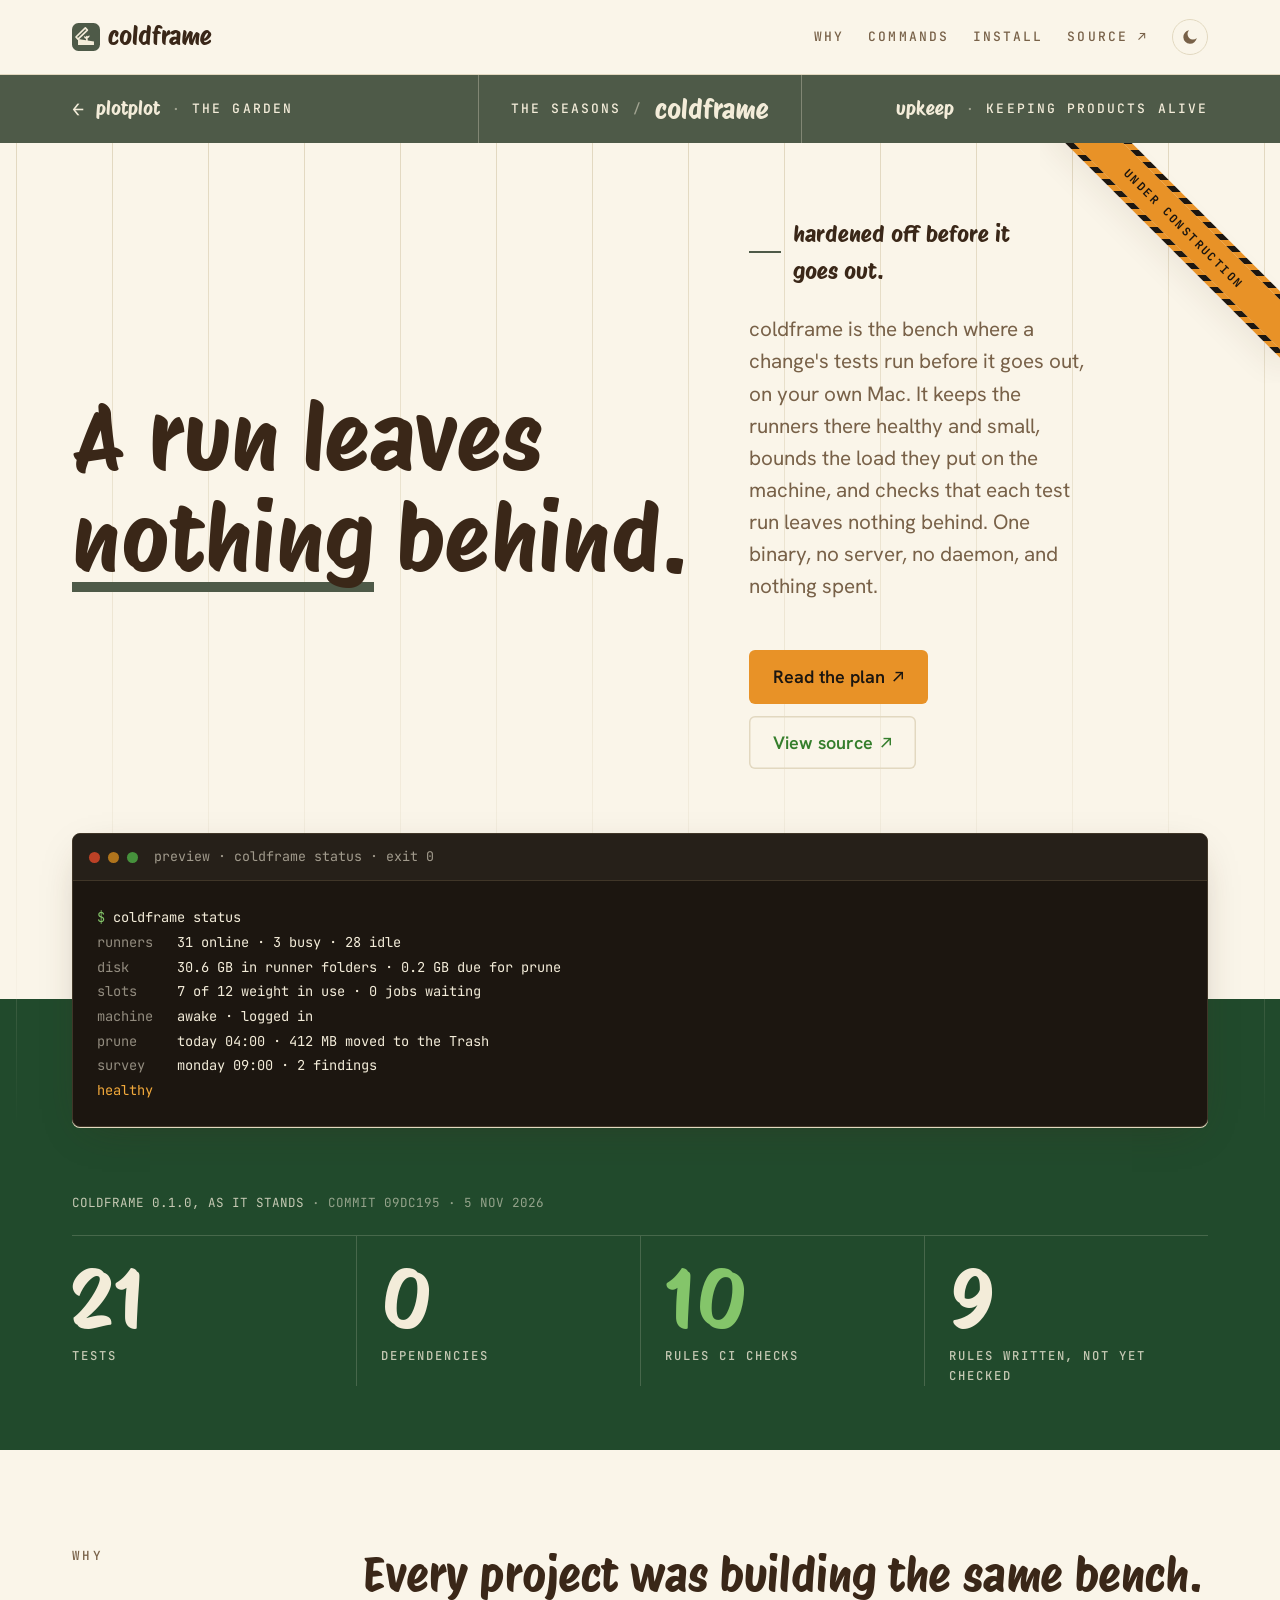
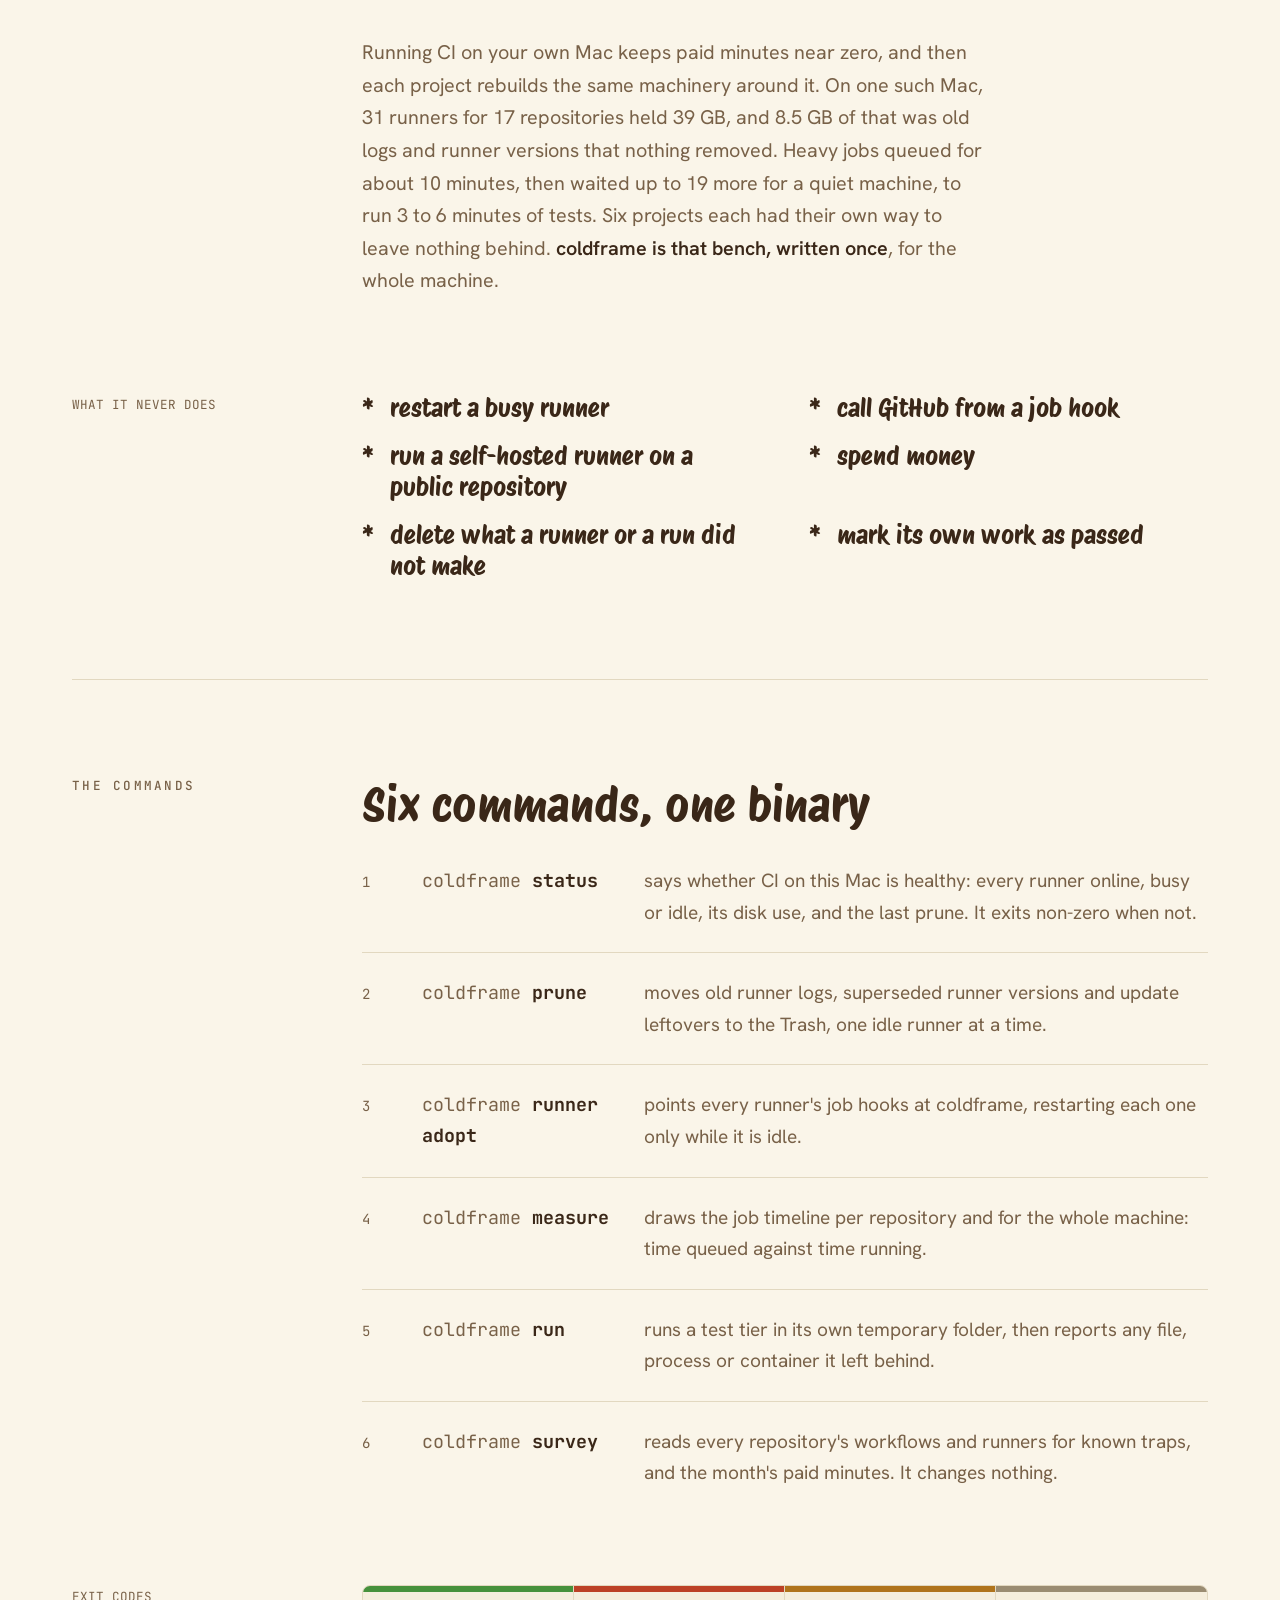
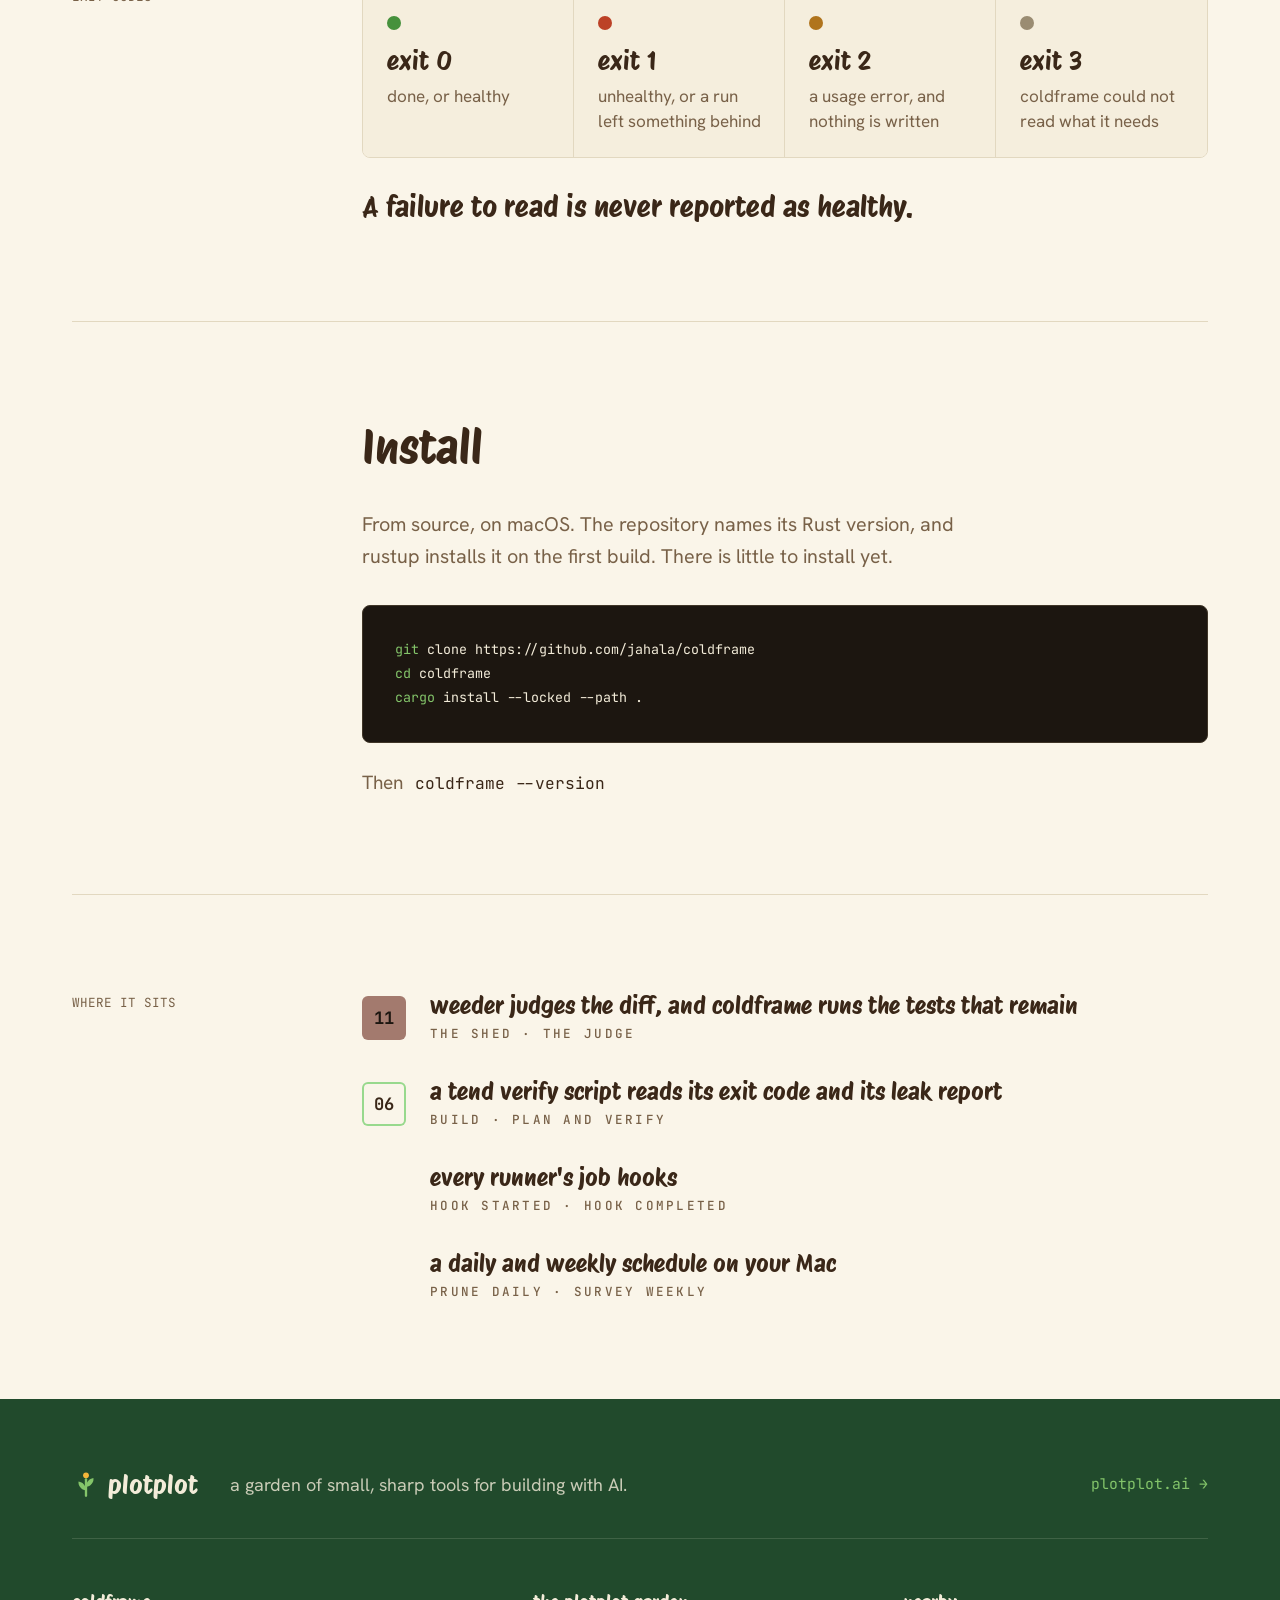
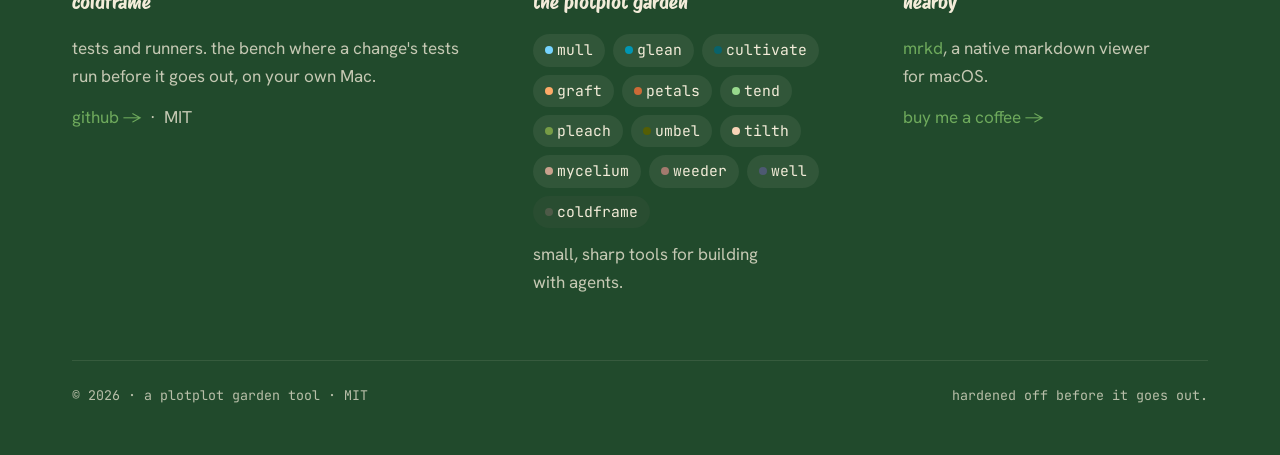
==== commit 5a5b8a7e: "Plan on the tend2 map, and show the finished tool under a ribbon The owner, through plotplot-design," ====
--- a/index.html
+++ b/index.html
@@ -1,8 +1,10 @@
 <!doctype html>
 <!--
-  coldframe's project page. Copied from jahala/plotplot .brand/reference/product.html at v1.10.0;
+  coldframe's project page. Copied from jahala/plotplot .brand/reference/product.html at v1.11.0;
   only its swap spots differ, plus the live word's bloom underline, as on tend's page.
-  tests/page.rs holds the hero run, the proof band, the fonts and the links to the truth;
+  coldframe is under construction, so the hero carries the .wip ribbon and its frame previews what
+  `coldframe status` will print. tests/page.rs makes both go the day a real command ships, and holds
+  the proof band, the fonts and the links to the truth;
   petals' check holds the colours and the voice (docs/engineering.md, "The project page").
 -->
 <html lang="en">
@@ -362,6 +364,25 @@
   /* the script's loops need room between lines */
   .hero h1{line-height:1.1!important}
   h2{line-height:1.25!important}
+  /* under construction (components.md): a ribbon across the hero's top-right corner on a bed page
+     whose product is planted but not yet shipping. hazard tape in sunlight and soil; it scrolls
+     with the page and takes no clicks; the hero copy stops short of it */
+  .wip{position:absolute;top:0;right:0;width:240px;height:240px;overflow:hidden;z-index:30;pointer-events:none}
+  .wip span{position:absolute;top:68px;right:-74px;width:340px;transform:rotate(45deg);
+    display:flex;align-items:center;justify-content:center;
+    padding:var(--pp-space-3xs) 0;background:var(--pp-accent);color:var(--pp-term-bg);
+    font-family:var(--pp-font-code);font-size:.64rem;font-weight:700;letter-spacing:.18em;text-transform:uppercase;
+    box-shadow:var(--pp-shadow-lift)}
+  .wip span::before,.wip span::after{content:"";position:absolute;left:0;right:0;height:6px;
+    background:repeating-linear-gradient(-45deg,var(--pp-term-bg) 0 6px,var(--pp-accent) 6px 12px)}
+  .wip span::before{top:-6px}
+  .wip span::after{bottom:-6px}
+  .hero:has(.wip) .hero-copy{padding-right:clamp(0px,calc(190px - max(var(--pp-gutter),(100vw - var(--pp-container-max)) / 2 + var(--pp-gutter))),160px)}
+  @media (max-width:880px){
+    .hero:has(.wip) .hero-copy{padding-right:0}
+    .wip{position:relative;width:auto;height:auto;overflow:visible}
+    .wip span{position:relative;top:auto;right:auto;width:auto;transform:none;margin:6px 0;padding:var(--pp-space-4xs) 0;font-size:.6rem}
+  }
 </style>
 </head>
 <body id="top">
@@ -426,6 +447,7 @@
 <main>
   <!-- swap: the hero. the title (one live word in <em>), the signature line, the lede (its first sentence says what the bed is), the two actions, and the product frame: a terminal of a real run here; a browser view where the product is a page -->
   <section class="hero" aria-labelledby="hero-title">
+    <div class="wip" role="note" aria-label="this tool is under construction"><span>under construction</span></div>
     <div class="wrap">
       <div class="hero-grid g12">
         <div class="hero-title rise">
@@ -434,21 +456,24 @@
 
         <div class="hero-copy rise">
           <p class="sig">hardened off before it goes out.</p>
-          <p class="lede">coldframe is the bench where a change's tests run before it goes out, on your own Mac. It will keep the runners there healthy and small, bound the load they put on the machine, and check that each test run leaves nothing behind. Today it only names its version, as the frame shows.</p>
+          <p class="lede">coldframe is the bench where a change's tests run before it goes out, on your own Mac. It keeps the runners there healthy and small, bounds the load they put on the machine, and checks that each test run leaves nothing behind. One binary, no server, no daemon, and nothing spent.</p>
           <div class="cta">
-            <a class="btn sun" href="https://github.com/jahala/coldframe/blob/master/docs/build-plan.md">Read the build plan <span class="arrow" aria-hidden="true">↗</span></a>
+            <a class="btn sun" href="https://jahala.github.io/coldframe/docs/tend2/coldframe.tend2.html">Read the plan <span class="arrow" aria-hidden="true">↗</span></a>
             <a class="btn ghost" href="https://github.com/jahala/coldframe">View source <span class="arrow" aria-hidden="true">↗</span></a>
           </div>
         </div>
 
         <figure class="hero-term rise" style="margin:0">
           <div class="term">
-            <div class="term-bar"><span class="tdot e"></span><span class="tdot c"></span><span class="tdot k"></span><span class="term-title">a real run of coldframe 0.1.0 · exit 2, nothing to run yet</span></div>
-<pre class="term-body"><span class="t-prompt">$</span> coldframe --version
-coldframe 0.1.0
-<span class="t-prompt">$</span> coldframe status
-coldframe: not a command: status
-<span class="t-dim">usage: coldframe --version | --help</span>
+            <div class="term-bar"><span class="tdot e"></span><span class="tdot c"></span><span class="tdot k"></span><span class="term-title">preview · coldframe status · exit 0</span></div>
+<pre class="term-body"><span class="t-prompt">$</span> coldframe status
+<span class="t-dim">runners</span>   31 online · 3 busy · 28 idle
+<span class="t-dim">disk</span>      30.6 GB in runner folders · 0.2 GB due for prune
+<span class="t-dim">slots</span>     7 of 12 weight in use · 0 jobs waiting
+<span class="t-dim">machine</span>   awake · logged in
+<span class="t-dim">prune</span>     today 04:00 · 412 MB moved to the Trash
+<span class="t-dim">survey</span>    monday 09:00 · 2 findings
+<span class="t-path">healthy</span>
 </pre>
           </div>
         </figure>
@@ -494,7 +519,7 @@
   <section class="wrap" id="how" aria-labelledby="how-title"><div class="sec g12">
     <p class="label margin">the commands</p>
     <div class="content rise">
-      <h2 id="how-title">Six commands, to come</h2>
+      <h2 id="how-title">Six commands, one binary</h2>
       <ol class="faces">
         <li class="face"><span class="n" aria-hidden="true">1</span><p class="cmd"><span>coldframe</span> status</p><p class="what">says whether CI on this Mac is healthy: every runner online, busy or idle, its disk use, and the last prune. It exits non-zero when not.</p></li>
         <li class="face"><span class="n" aria-hidden="true">2</span><p class="cmd"><span>coldframe</span> prune</p><p class="what">moves old runner logs, superseded runner versions and update leftovers to the Trash, one idle runner at a time.</p></li>
@@ -503,7 +528,6 @@
         <li class="face"><span class="n" aria-hidden="true">5</span><p class="cmd"><span>coldframe</span> run</p><p class="what">runs a test tier in its own temporary folder, then reports any file, process or container it left behind.</p></li>
         <li class="face"><span class="n" aria-hidden="true">6</span><p class="cmd"><span>coldframe</span> survey</p><p class="what">reads every repository's workflows and runners for known traps, and the month's paid minutes. It changes nothing.</p></li>
       </ol>
-      <p class="after">None of them exists yet. The build plan lands them one pull request at a time, starting with status and prune.</p>
     </div>
   </div></section>
 
@@ -585,6 +609,7 @@
           <span style="--bloom:var(--pp-mycelium)"><span class="gf-dot"></span>mycelium</span>
           <a href="https://jahala.github.io/weeder/" style="--bloom:var(--pp-weeder)"><span class="gf-dot"></span>weeder</a>
           <span style="--bloom:var(--pp-well)"><span class="gf-dot"></span>well</span>
+          <a href="#top" style="--bloom:var(--pp-coldframe)" class="is-current" aria-current="page"><span class="gf-dot"></span>coldframe</a>
         </nav>
         <p class="gf-soft">small, sharp tools for building with agents.</p>
       </div>
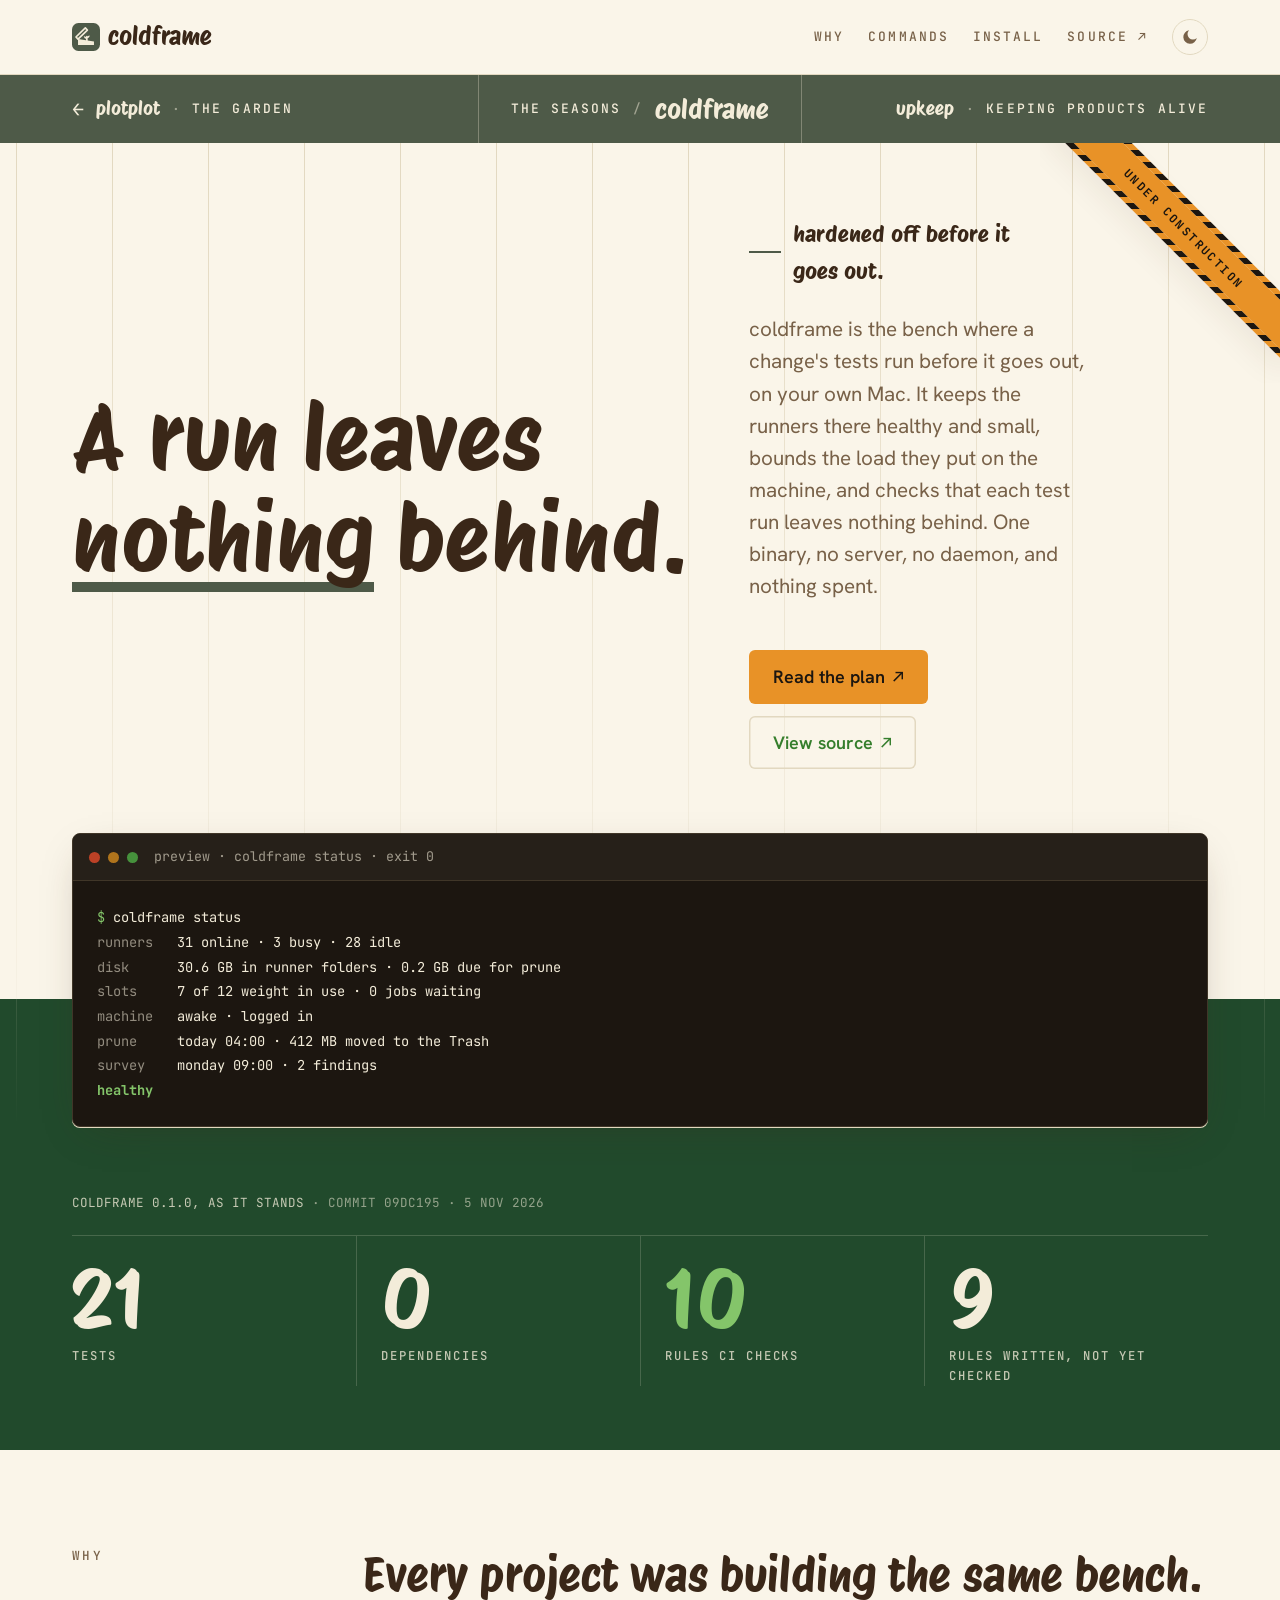
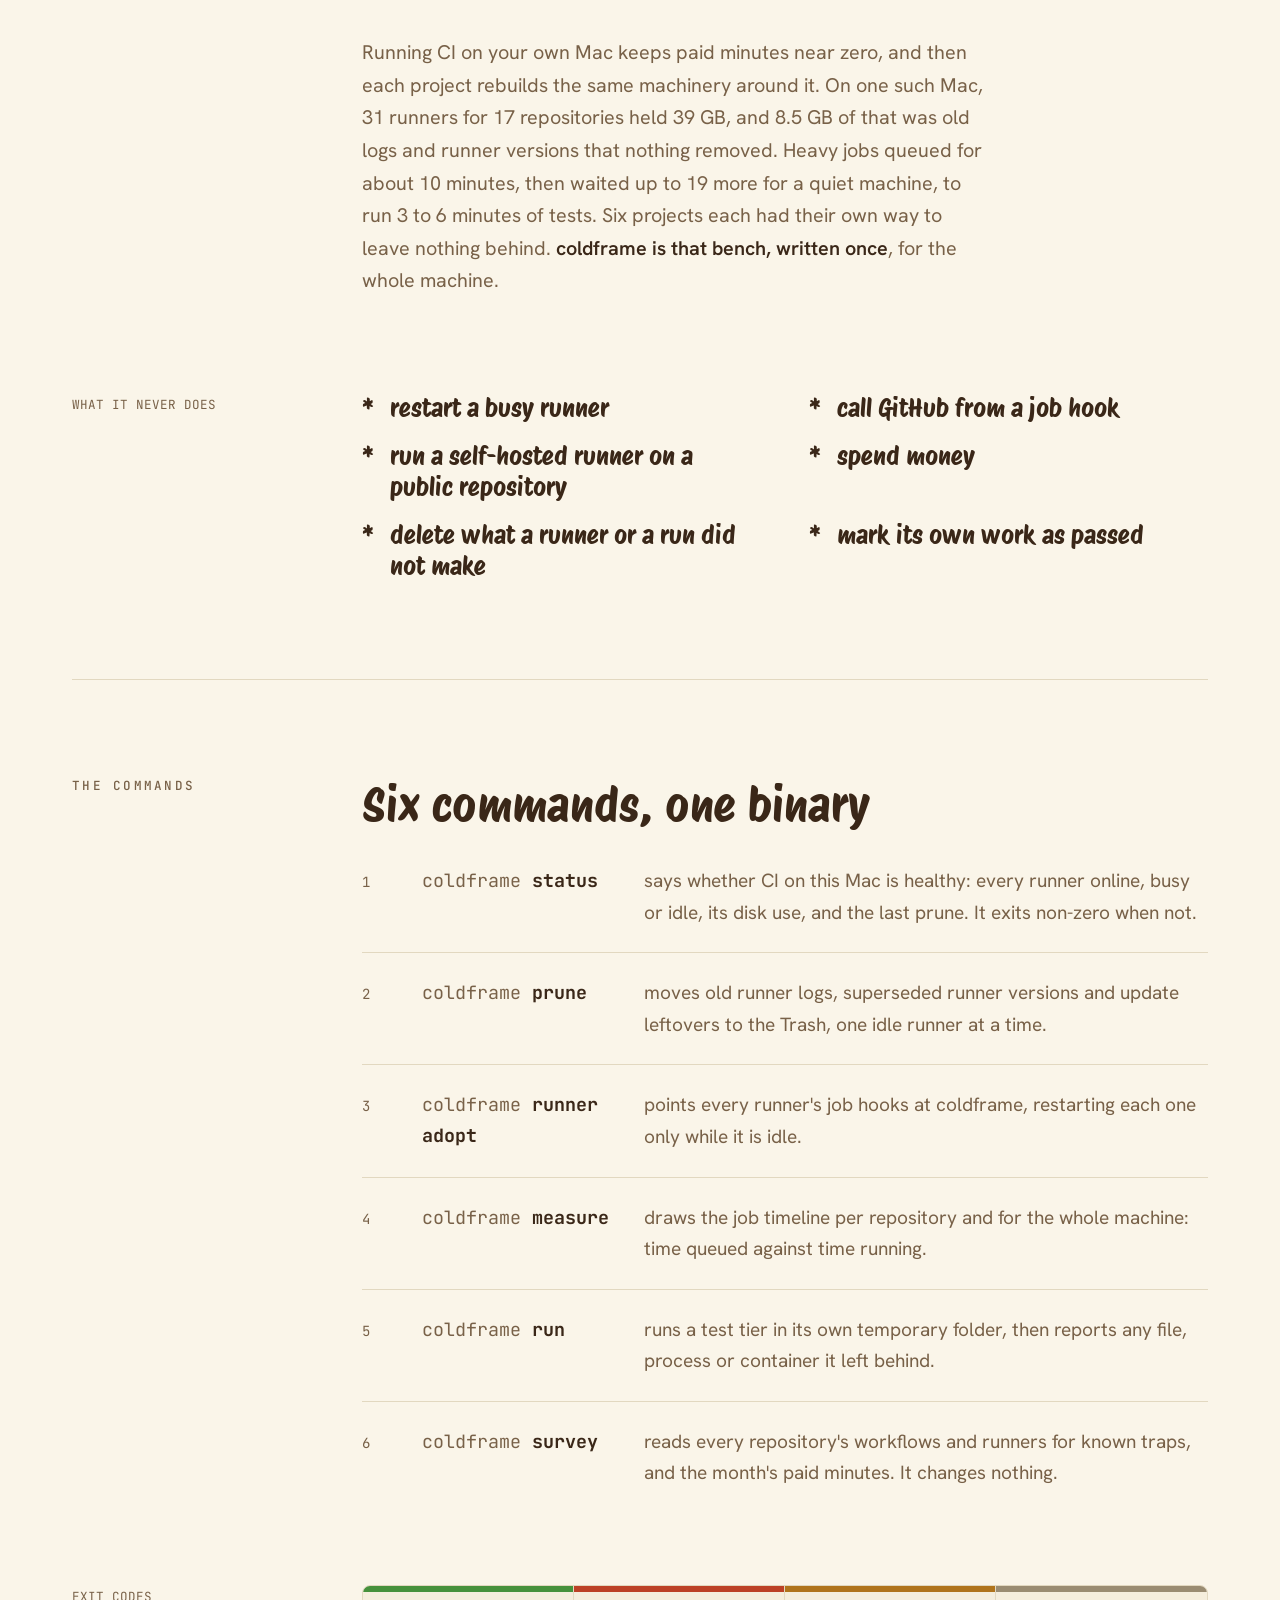
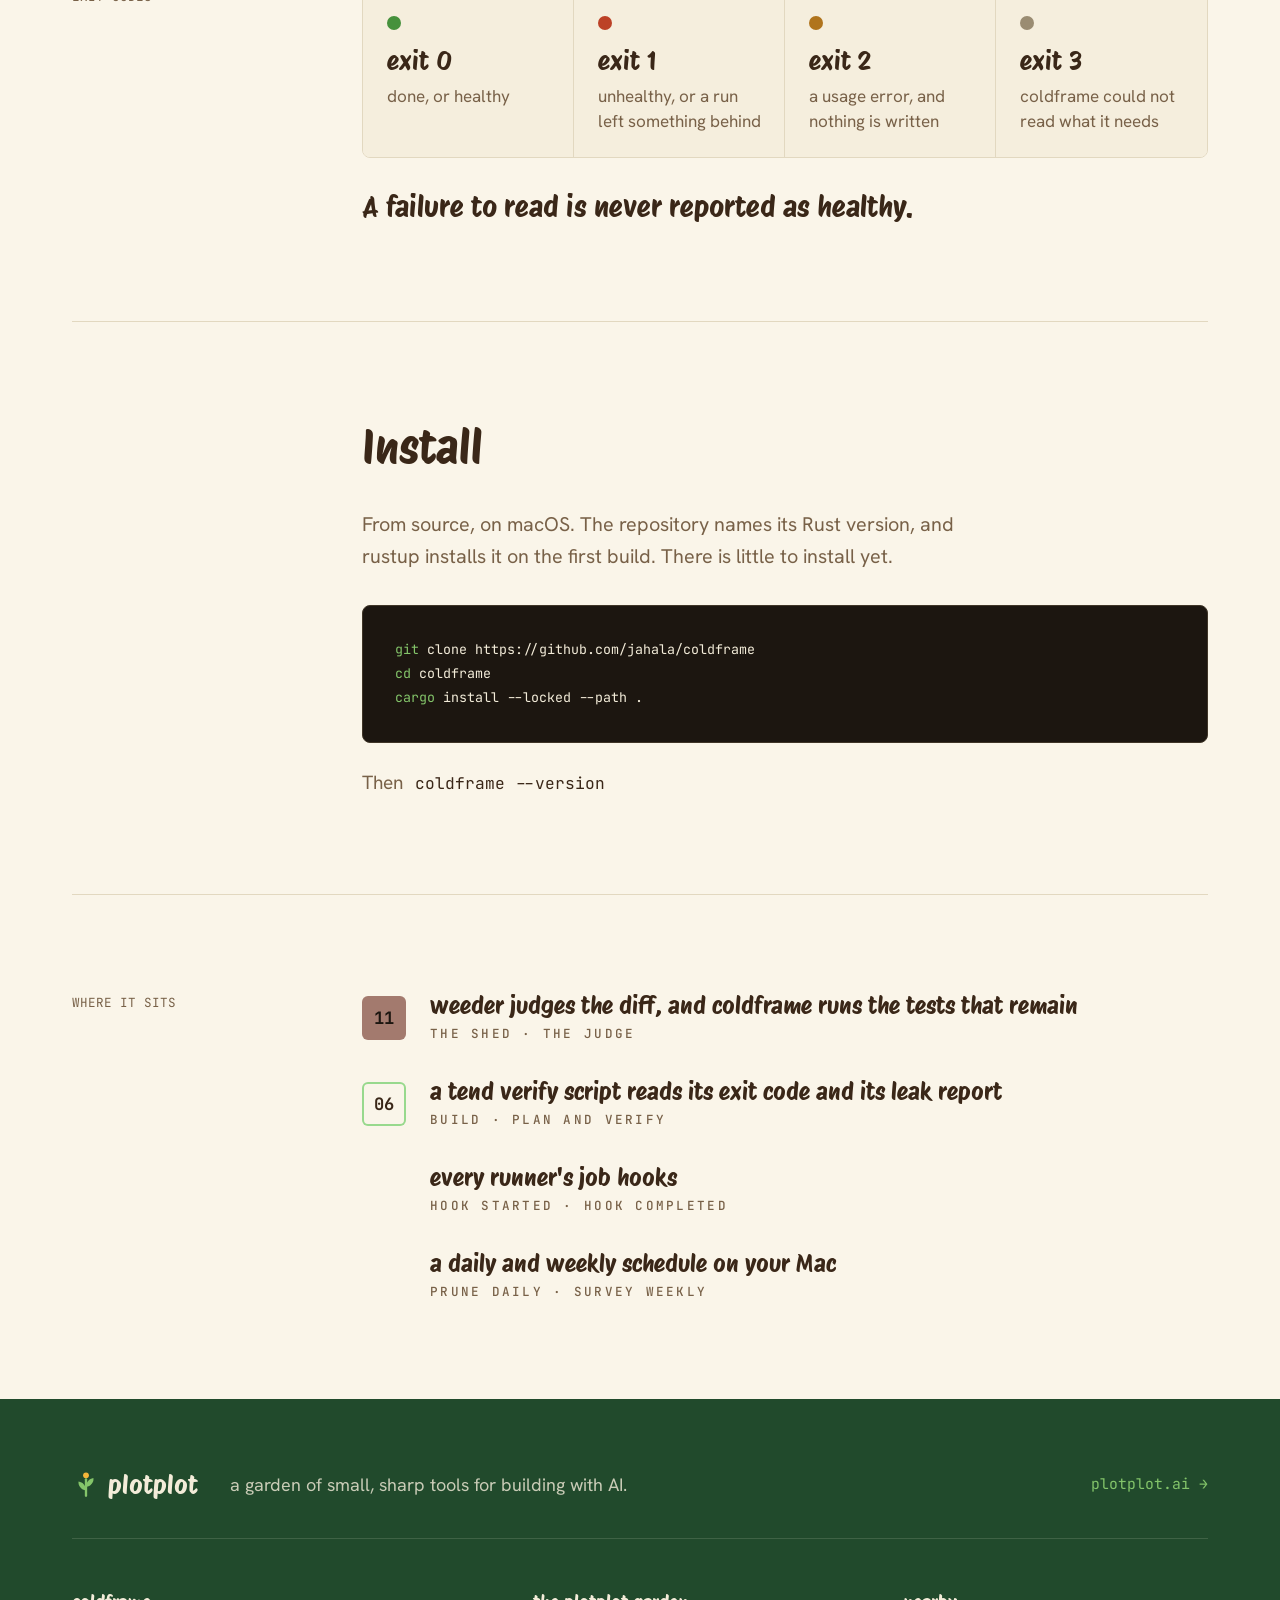
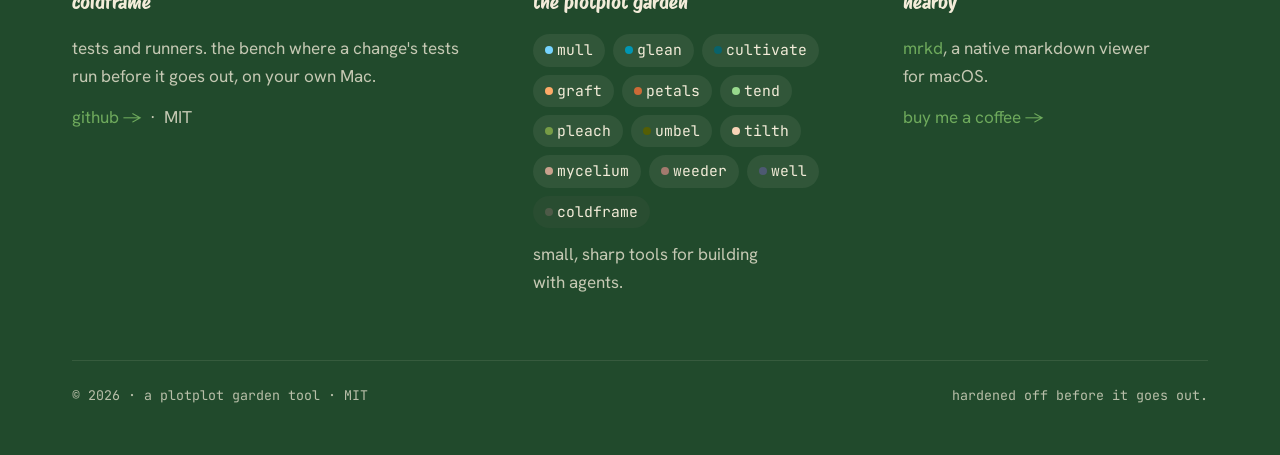
==== commit fb73c927: "Show the preview's healthy status in the terminal's green plotplot-design's review: the closing "hea" ====
--- a/index.html
+++ b/index.html
@@ -181,6 +181,7 @@
     white-space:pre-wrap;color:var(--pp-term-text);overflow-x:auto}
   .hero-term pre{padding:var(--pp-space-sm);font-size:.76rem}
   .t-prompt{color:var(--pp-term-green)}
+  .t-ok{color:var(--pp-term-green);font-weight:700}
   .t-path{color:var(--pp-term-sun)}
   .t-dim{opacity:.55}
   .t-err{color:var(--pp-term-text);background:var(--pp-error);padding:0 var(--pp-space-4xs);border-radius:var(--pp-radius-xs);font-weight:700}
@@ -473,7 +474,7 @@
 <span class="t-dim">machine</span>   awake · logged in
 <span class="t-dim">prune</span>     today 04:00 · 412 MB moved to the Trash
 <span class="t-dim">survey</span>    monday 09:00 · 2 findings
-<span class="t-path">healthy</span>
+<span class="t-ok">healthy</span>
 </pre>
           </div>
         </figure>
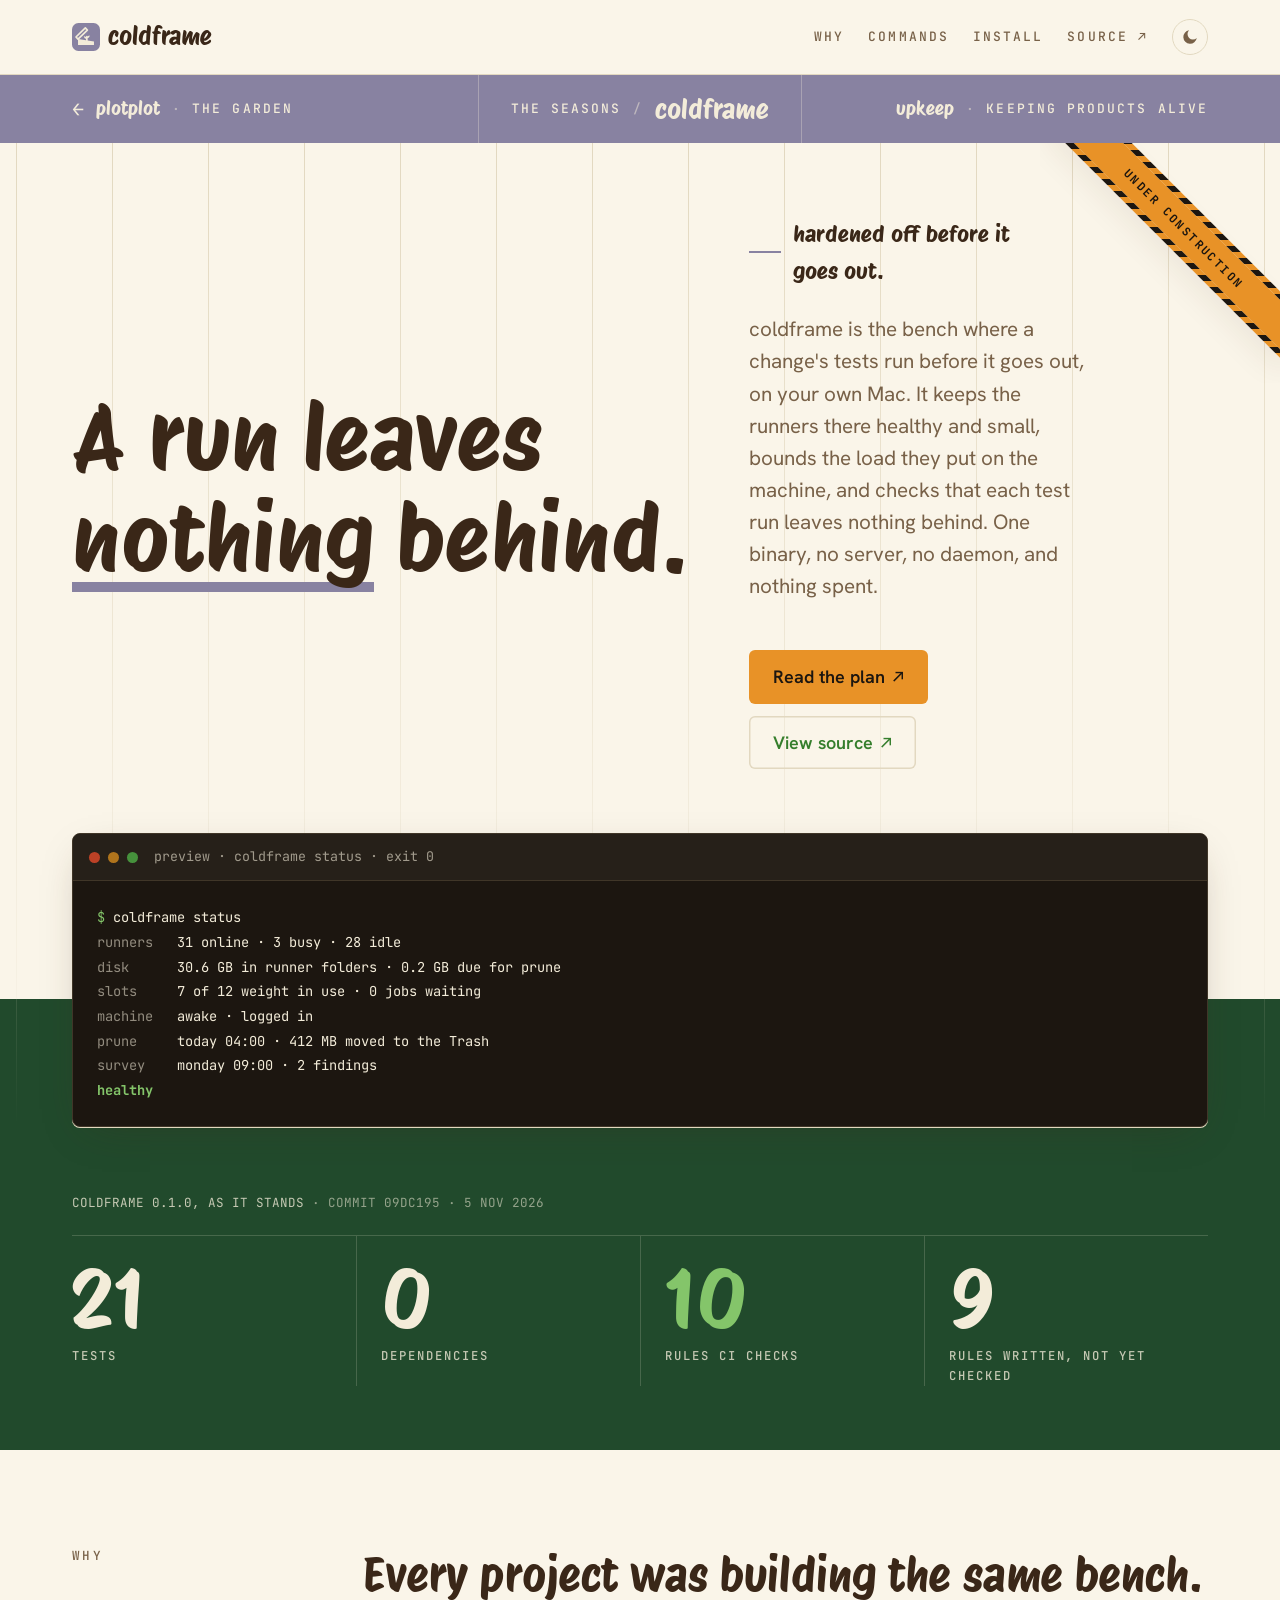
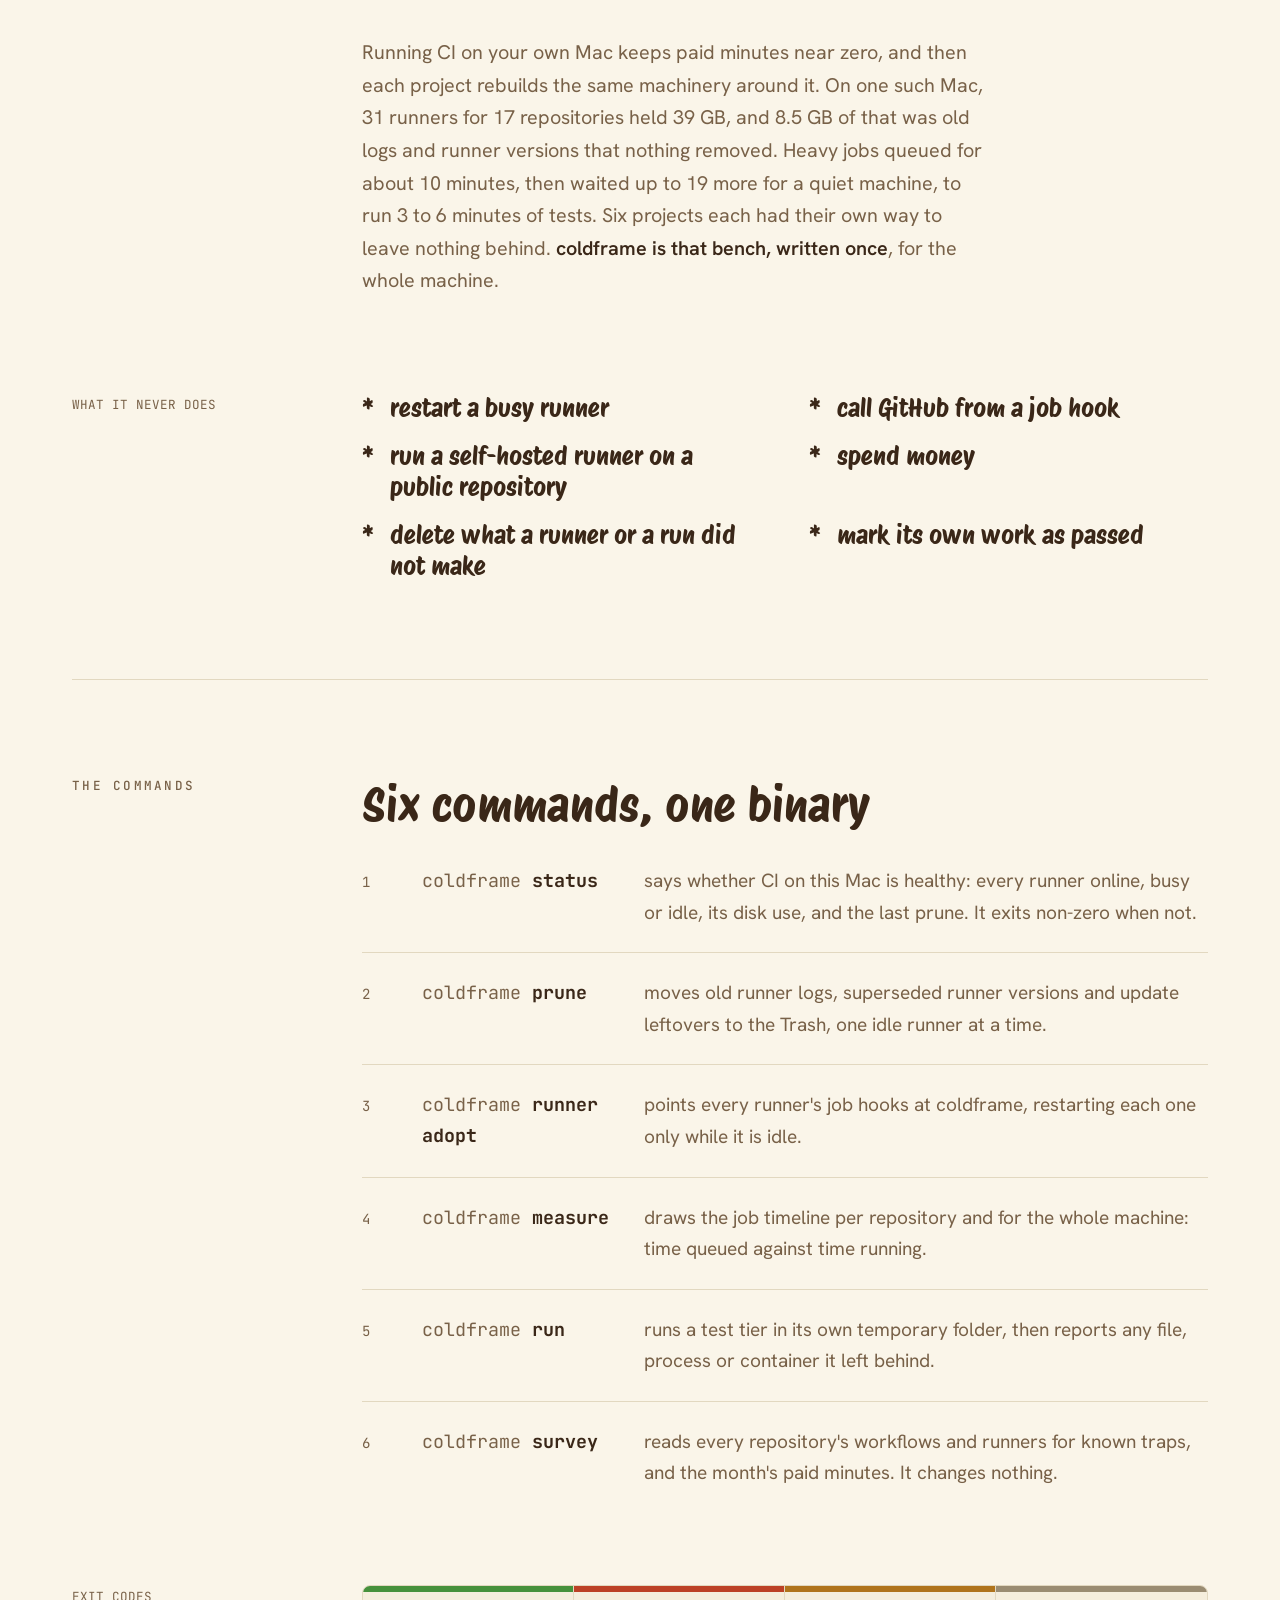
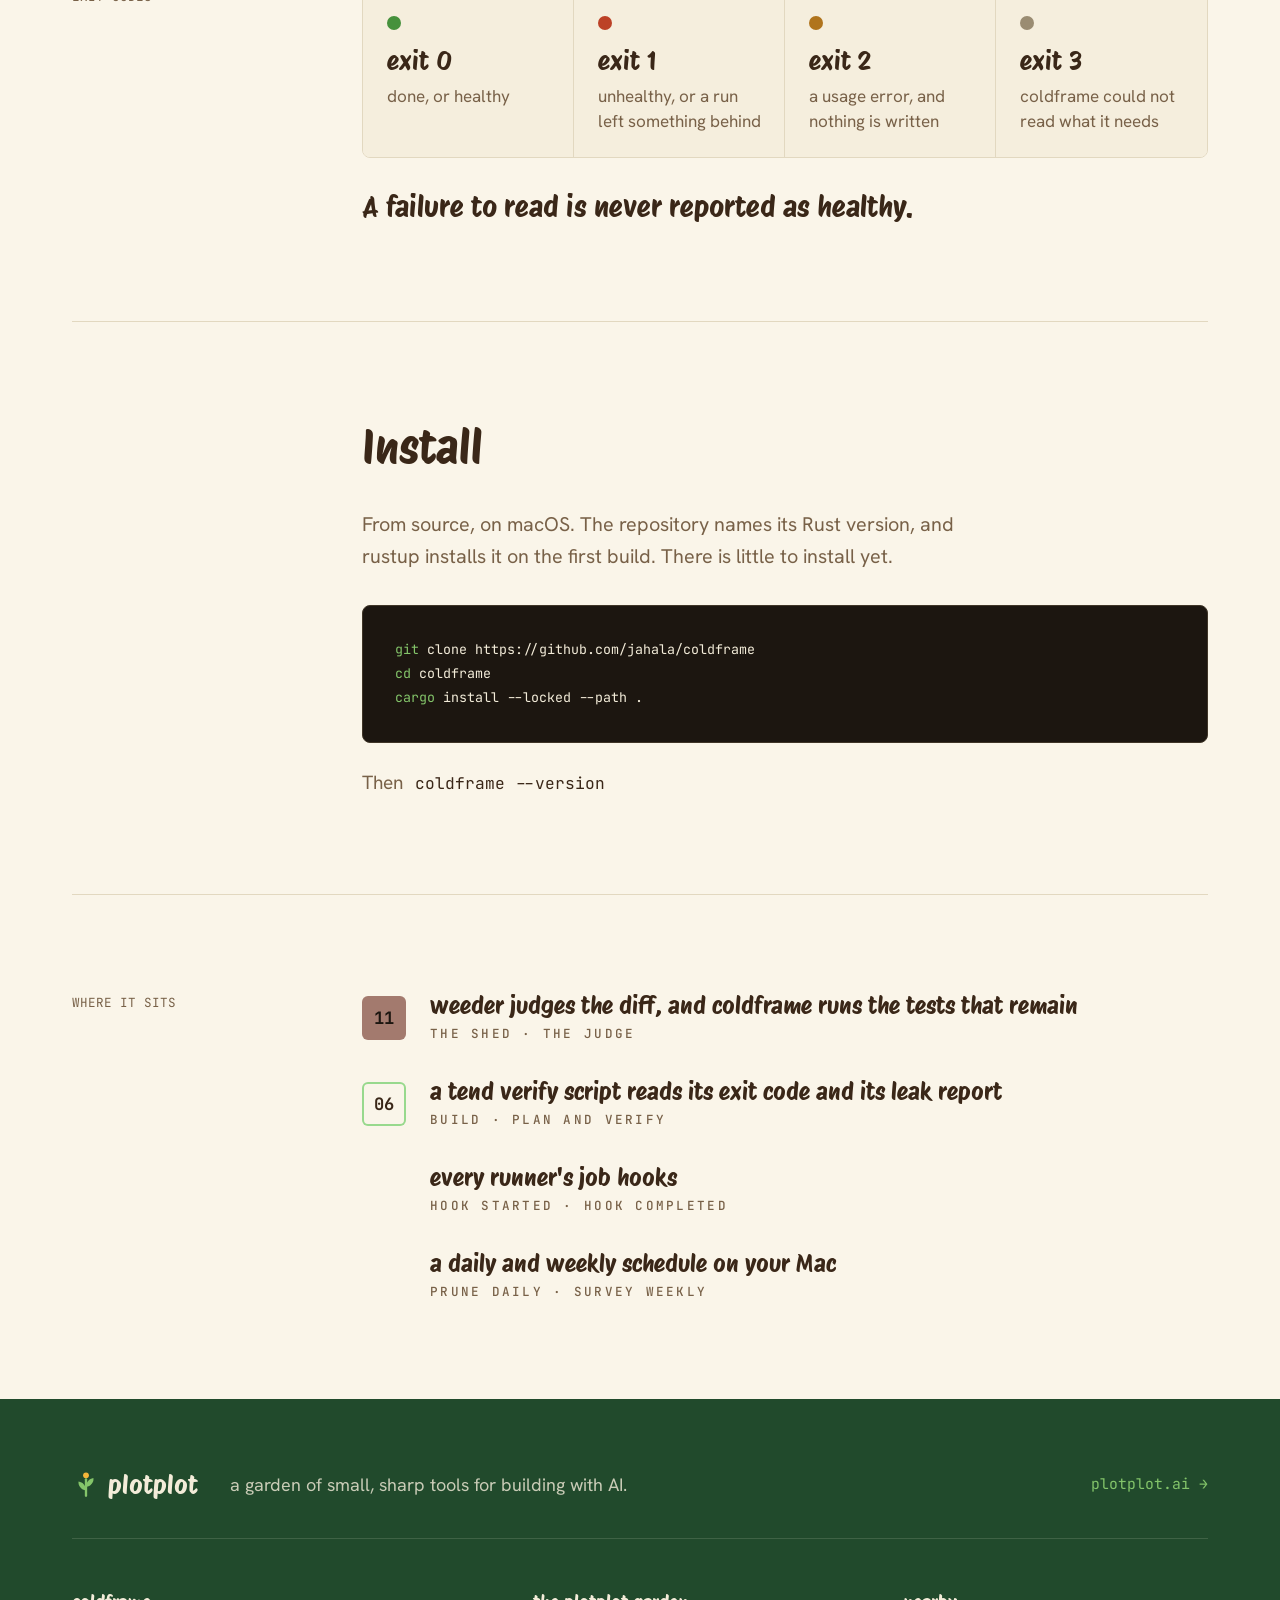
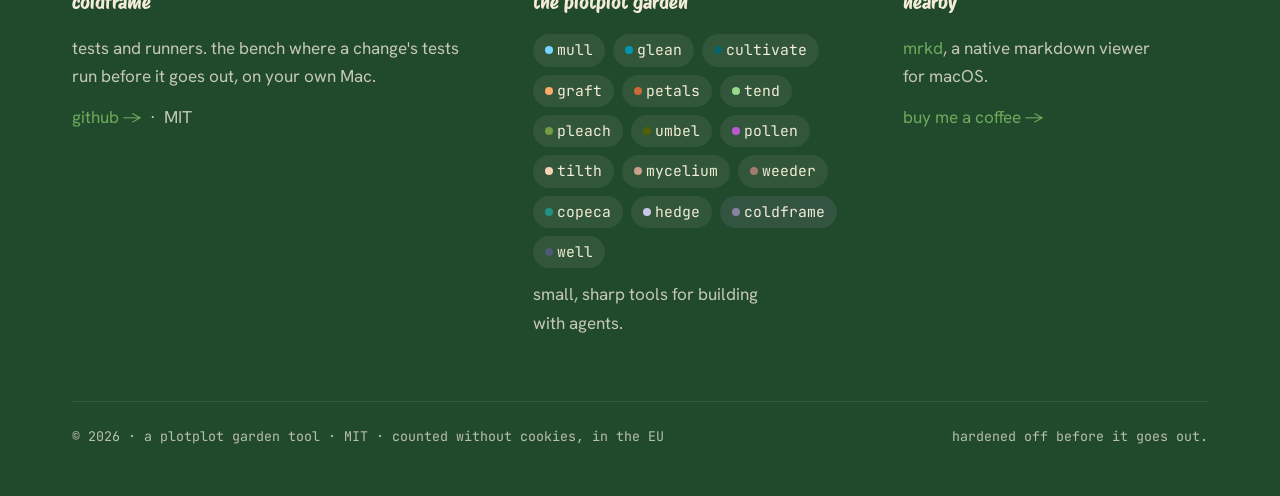
==== commit aa9420e6: "Count page views without cookies, and take brand v1.13.1 The owner asked for analytics on every bed " ====
--- a/index.html
+++ b/index.html
@@ -30,7 +30,7 @@
     --pp-healthy:#46913C; --pp-caution:#B0741C; --pp-error:#BC4126; --pp-info:#3F7186; --pp-muted:#9A8C72;
     /* product blooms */
     --pp-mull:#76D4FF; --pp-glean:#0096B3; --pp-cultivate:#09636B; --pp-graft:#FEAA68; --pp-petals:#CC6A37;
-    --pp-tend:#98D98D; --pp-pleach:#779C46; --pp-umbel:#545E05; --pp-tilth:#F7D4B7; --pp-mycelium:#C9A18D; --pp-weeder:#A37A6E; --pp-well:#4D5972; --pp-coldframe:#4E5A48;
+    --pp-tend:#98D98D; --pp-pleach:#779C46; --pp-umbel:#545E05; --pp-tilth:#F7D4B7; --pp-mycelium:#C9A18D; --pp-weeder:#A37A6E; --pp-well:#4D5972; --pp-hedge:#C9C7E7; --pp-pollen:#BD59D2; --pp-copeca:#219282; --pp-coldframe:#8882A1;
     /* soil-night terminal (fixed in both themes) */
     --pp-term-bg:#1C1610; --pp-term-surface:#262019; --pp-term-border:#403628;
     --pp-term-green:#84C56A; --pp-term-sun:#F2A93B; --pp-term-text:#F3ECD9;
@@ -64,7 +64,7 @@
     --pp-primary:#84C56A; --pp-accent:#F2A93B; --pp-leaf:#9FD08A;
     --pp-text:#F3ECD9; --pp-text-soft:#C9BBA0;
     --pp-bg:#1C1610; --pp-bg-band:#211A12; --pp-surface:#262019; --pp-border:#403628;
-    --pp-cultivate:#1E6F77; --pp-umbel:#5F6A18; --pp-well:#58647E; --pp-coldframe:#5A6853;
+    --pp-cultivate:#1E6F77; --pp-umbel:#5F6A18; --pp-well:#58647E;
     --pp-shadow-rest:0 1px 0 #403628, 0 12px 40px -16px rgba(8,6,4,0.6);
     --pp-shadow-lift:0 2px 4px rgba(8,6,4,0.3), 0 14px 32px rgba(8,6,4,0.45);
   }
@@ -198,6 +198,7 @@
   .content > h2{margin-bottom:var(--pp-space-md)}
   .body{font-size:1.1rem;color:var(--pp-text-soft);max-width:58ch}
   .body strong{color:var(--pp-text);font-weight:600}
+  .body code{font-size:.86em;white-space:nowrap}
   /* status dots: umbrella colours, never bramble */
   .dot{width:9px;height:9px;border-radius:var(--pp-radius-full);flex:none;display:inline-block}
   .dot.ok{background:var(--pp-healthy)}
@@ -602,15 +603,18 @@
           <span style="--bloom:var(--pp-glean)"><span class="gf-dot"></span>glean</span>
           <span style="--bloom:var(--pp-cultivate)"><span class="gf-dot"></span>cultivate</span>
           <span style="--bloom:var(--pp-graft)"><span class="gf-dot"></span>graft</span>
-          <span style="--bloom:var(--pp-petals)"><span class="gf-dot"></span>petals</span>
+          <a href="https://jahala.github.io/petals/" style="--bloom:var(--pp-petals)"><span class="gf-dot"></span>petals</a>
           <span style="--bloom:var(--pp-tend)"><span class="gf-dot"></span>tend</span>
           <a href="https://jahala.github.io/pleach/" style="--bloom:var(--pp-pleach)"><span class="gf-dot"></span>pleach</a>
           <a href="https://jahala.github.io/umbel/" style="--bloom:var(--pp-umbel)"><span class="gf-dot"></span>umbel</a>
+          <span style="--bloom:var(--pp-pollen)"><span class="gf-dot"></span>pollen</span>
           <a href="https://jahala.github.io/tilth/" style="--bloom:var(--pp-tilth)"><span class="gf-dot"></span>tilth</a>
-          <span style="--bloom:var(--pp-mycelium)"><span class="gf-dot"></span>mycelium</span>
+          <a href="https://jahala.github.io/mycelium/" style="--bloom:var(--pp-mycelium)"><span class="gf-dot"></span>mycelium</a>
           <a href="https://jahala.github.io/weeder/" style="--bloom:var(--pp-weeder)"><span class="gf-dot"></span>weeder</a>
-          <span style="--bloom:var(--pp-well)"><span class="gf-dot"></span>well</span>
+          <a href="https://jahala.github.io/copeca/" style="--bloom:var(--pp-copeca)"><span class="gf-dot"></span>copeca</a>
+          <span style="--bloom:var(--pp-hedge)"><span class="gf-dot"></span>hedge</span>
           <a href="#top" style="--bloom:var(--pp-coldframe)" class="is-current" aria-current="page"><span class="gf-dot"></span>coldframe</a>
+          <a href="https://jahala.github.io/well/" style="--bloom:var(--pp-well)"><span class="gf-dot"></span>well</a>
         </nav>
         <p class="gf-soft">small, sharp tools for building with agents.</p>
       </div>
@@ -623,7 +627,7 @@
 
     </div>
     <div class="gf-bottom">
-      <span>© 2026 · a plotplot garden tool · MIT</span>
+      <span>© 2026 · a plotplot garden tool · MIT · counted without cookies, in the EU</span>
       <span>hardened off before it goes out.</span>
     </div>
   </div>
@@ -704,5 +708,23 @@
   requestAnimationFrame(frame);
 })();
 </script>
+<script>
+/* one cookieless page view for the plotplot garden, counted by cfanalytics in the EU.
+   no cookies, no storage, no library; nothing is sent under Do Not Track or Global Privacy Control. */
+(function(){
+  if (navigator.doNotTrack === '1' || navigator.globalPrivacyControl === true) return;
+  var t = 'cfa_pk_giKW9ROJWXTBF4bKru_LnnDspyoLj2M3Ceq5OK1fsGA', r = document.referrer, d = '$direct';
+  try { if (r) d = new URL(r).host; } catch (e) {}
+  var now = new Date().toISOString();
+  var p = { token: t, distinct_id: '$posthog_cookieless', $cookieless_mode: true, $lib: 'web',
+    $current_url: location.href, $host: location.host, $pathname: location.pathname, title: document.title,
+    $referrer: r || '$direct', $referring_domain: d, $raw_user_agent: navigator.userAgent.slice(0, 1000),
+    $timezone: Intl.DateTimeFormat().resolvedOptions().timeZone, $browser_language: navigator.language,
+    $screen_width: screen.width, $screen_height: screen.height, $viewport_width: innerWidth, $viewport_height: innerHeight };
+  fetch('https://e.plotplot.ai/i/v0/e/', { method: 'POST', keepalive: true,
+    body: JSON.stringify({ api_key: t, batch: [{ event: '$pageview', properties: p, timestamp: now }], sent_at: now }) })
+    .catch(function(){});
+})();
+</script>
 </body>
 </html>
